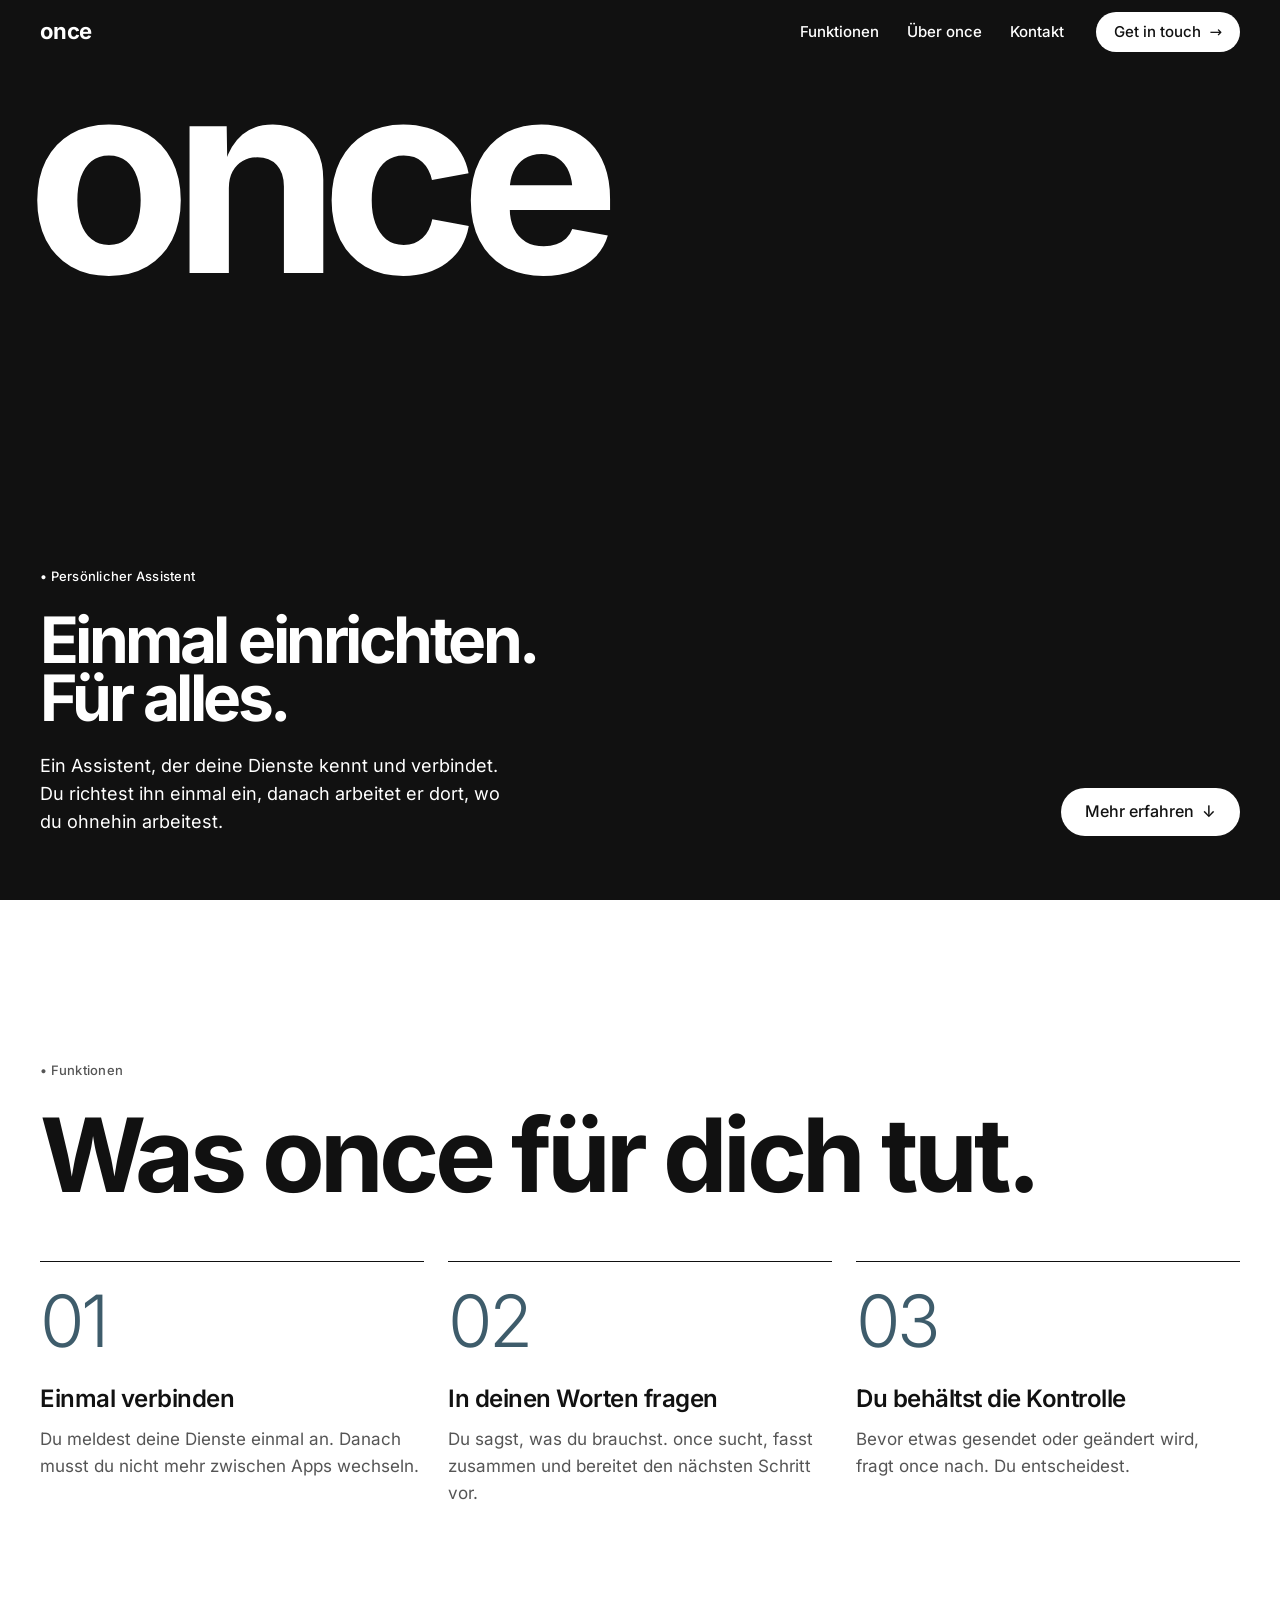
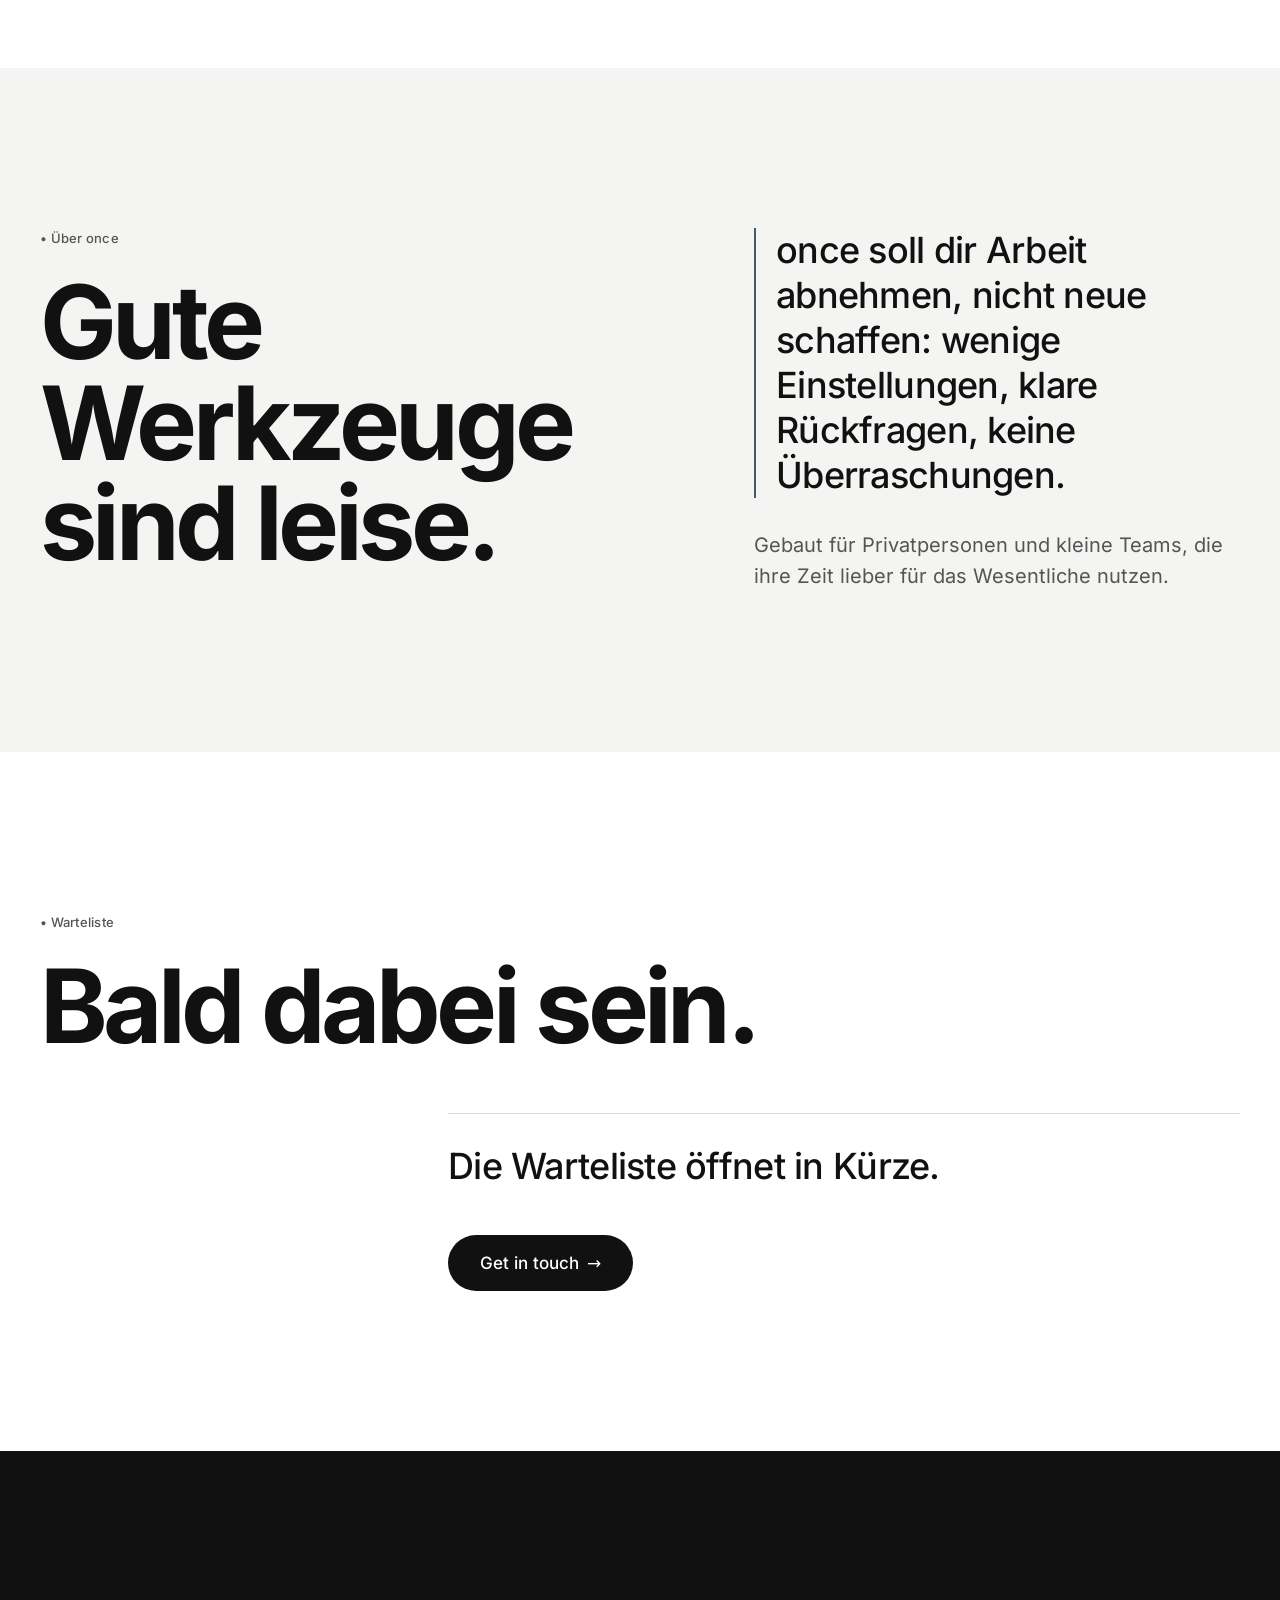
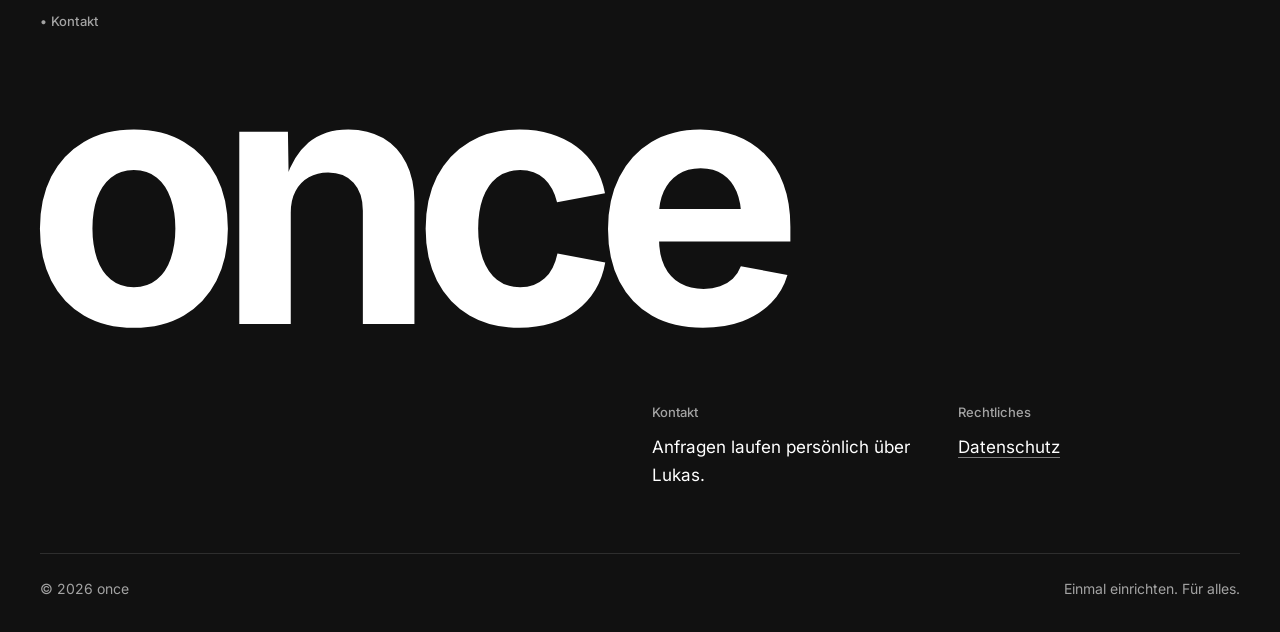
==== index.html @ 33aae02e "once: Website (Fassung 6)" ====
<!doctype html>
<html lang="de">
<head>
  <meta charset="utf-8">
  <meta name="viewport" content="width=device-width, initial-scale=1">
  <meta name="robots" content="noindex, nofollow">
  <title>once – dein Assistent, einmal eingerichtet</title>
  <meta name="description" content="once ist ein persönlicher AI-Assistent, der deine Dienste verbindet. Einmal einrichten, danach läuft alles an einem Ort.">
  <meta name="theme-color" content="#f4f4f2">
  <link rel="preload" href="fonts/inter-latin-wght-normal.woff2" as="font" type="font/woff2" crossorigin>
  <link rel="stylesheet" href="styles.css">
</head>
<body>
  <a class="skip" href="#main">Zum Inhalt springen</a>

  <header class="nav" id="top">
    <div class="nav__inner">
      <a class="logo" href="#top" aria-label="once – zum Seitenanfang">once</a>

      <button class="nav__toggle" type="button" aria-expanded="false" aria-controls="menu">
        <span class="sr">Menü öffnen</span>
        <span class="nav__bar nav__bar--a"></span>
        <span class="nav__bar nav__bar--b"></span>
      </button>

      <nav class="nav__menu" id="menu" aria-label="Hauptmenü">
        <ul>
          <li><a href="#funktionen">Funktionen</a></li>
          <li><a href="#ueber">Über once</a></li>
          <li><a href="#kontakt">Kontakt</a></li>
        </ul>
        <a class="btn btn--small" href="#kontakt">Get in touch<span class="btn__arrow" aria-hidden="true">→</span></a>
      </nav>
    </div>
  </header>

  <main id="main">
    <!-- Hero: Porträt hinter beschlagener Scheibe (Effekt in der Bilddatei, kein CSS-Filter). Navigation und Wortmarke liegen oben auf dem Foto. -->
    <section class="hero" data-theme="dark" aria-labelledby="hero-title">
      <picture class="hero__media">
        <source media="(min-width: 1200px)" srcset="img/hero-wide-1600.jpg 1600w, img/hero-wide-2200.jpg 2200w" sizes="100vw" width="1600" height="754">
        <source media="(min-width: 768px)" srcset="img/hero-1200.jpg 1200w, img/hero-1550.jpg 1553w" sizes="100vw" width="1200" height="801">
        <img src="img/hero-800p.jpg" width="800" height="1000" alt="Porträt einer Frau hinter einer beschlagenen Glasscheibe mit Wassertropfen" fetchpriority="high">
      </picture>
      <p class="hero__mark" aria-hidden="true">once</p>
      <div class="wrap grid hero__content">
        <p class="label hero__label">• Persönlicher Assistent</p>
        <h1 class="hero__title" id="hero-title">Einmal einrichten.<br>Für alles.</h1>
        <p class="hero__lead">Ein Assistent, der deine Dienste kennt und verbindet. Du richtest ihn einmal ein, danach arbeitet er dort, wo du ohnehin arbeitest.</p>
        <div class="hero__action">
          <a class="btn btn--light" href="#funktionen">Mehr erfahren<span class="btn__arrow btn__arrow--down" aria-hidden="true">↓</span></a>
        </div>
      </div>
    </section>

    <!-- Funktionen: hell -->
    <section class="section section--white" id="funktionen" data-theme="light" aria-labelledby="funktionen-title">
      <div class="wrap grid">
        <header class="section__head reveal">
          <p class="label">• Funktionen</p>
          <h2 class="section__title" id="funktionen-title">Was once für dich tut.</h2>
        </header>
        <ol class="features">
          <li class="feature reveal" style="--i:0">
            <span class="feature__num">01</span>
            <h3>Einmal verbinden</h3>
            <p>Du meldest deine Dienste einmal an. Danach musst du nicht mehr zwischen Apps wechseln.</p>
          </li>
          <li class="feature reveal" style="--i:1">
            <span class="feature__num">02</span>
            <h3>In deinen Worten fragen</h3>
            <p>Du sagst, was du brauchst. once sucht, fasst zusammen und bereitet den nächsten Schritt vor.</p>
          </li>
          <li class="feature reveal" style="--i:2">
            <span class="feature__num">03</span>
            <h3>Du behältst die Kontrolle</h3>
            <p>Bevor etwas gesendet oder geändert wird, fragt once nach. Du entscheidest.</p>
          </li>
        </ol>
      </div>
    </section>

    <!-- Über once: hell, zweigeteilt ab 1200 px -->
    <section class="section" id="ueber" data-theme="light" aria-labelledby="ueber-title">
      <div class="wrap grid">
        <header class="section__head section__head--split reveal">
          <p class="label">• Über once</p>
          <h2 class="section__title" id="ueber-title">Gute Werkzeuge sind leise.</h2>
        </header>
        <div class="about reveal">
          <p class="about__quote">once soll dir Arbeit abnehmen, nicht neue schaffen: wenige Einstellungen, klare Rückfragen, keine Überraschungen.</p>
          <p>Gebaut für Privatpersonen und kleine Teams, die ihre Zeit lieber für das Wesentliche nutzen.</p>
        </div>
      </div>
    </section>

    <!-- Warteliste: hell -->
    <section class="section section--white" id="warteliste" data-theme="light" aria-labelledby="warteliste-title">
      <div class="wrap grid">
        <header class="section__head reveal">
          <p class="label">• Warteliste</p>
          <h2 class="section__title" id="warteliste-title">Bald dabei sein.</h2>
        </header>
        <p class="soon-block reveal">Die Warteliste öffnet in Kürze.</p>
        <div class="cta reveal" style="--i:1">
          <a class="btn btn--cta" href="#kontakt">Get in touch<span class="btn__arrow" aria-hidden="true">→</span></a>
        </div>
      </div>
    </section>
  </main>

  <!-- Kontakt/Footer: dunkel. Keine Mail/Telefon (Entscheid Lukas 19.11.): Anfragen laufen über Lukas. -->
  <footer class="footer" id="kontakt" data-theme="dark">
    <div class="wrap grid">
      <p class="label footer__label">• Kontakt</p>
      <p class="footer__big reveal" aria-hidden="true">once</p>
      <div class="footer__col reveal">
        <h2 class="footer__title">Kontakt</h2>
        <p>Anfragen laufen persönlich über Lukas.</p>
      </div>
      <div class="footer__col reveal">
        <h2 class="footer__title">Rechtliches</h2>
        <ul class="footer__links">
          <li><a class="link" href="datenschutz.html">Datenschutz</a></li>
        </ul>
      </div>
      <div class="footer__bottom">
        <p>© <span id="year">2026</span> once</p>
        <p>Einmal einrichten. Für alles.</p>
      </div>
    </div>
  </footer>

  <script src="script.js" defer></script>
</body>
</html>
---- styles.css ----
/* once – Landingpage. Hell/dunkel im Wechsel, grosse Typografie.
   Kein Blur, keine Verläufe, keine Tönung per CSS. Beschlag, Tropfen und Schlieren im Hero stecken in der Bilddatei. */

@font-face {
  font-family: "Inter";
  src: url("fonts/inter-latin-wght-normal.woff2") format("woff2");
  font-weight: 100 900;
  font-style: normal;
  font-display: swap;
}

:root {
  --light: #f4f4f2;
  --white: #ffffff;
  --dark: #111111;
  --ink: #111111;
  --muted: #555555;        /* auf --light 6.8:1 */
  --muted-dark: #a3a3a3;   /* auf --dark 7.5:1 */
  --accent: #3e5c6b;       /* auf --light 6.5:1 */
  --line: #dcdcd8;
  --line-dark: #2e2e2e;

  --font: "Inter", system-ui, -apple-system, "Segoe UI", Roboto, Arial, sans-serif;
  --pad: 1.25rem;
  --gap: 1rem;
  --nav-h: 4rem;
  --section-y: 6rem;
}

*, *::before, *::after { box-sizing: border-box; }
html { scroll-behavior: smooth; scroll-padding-top: var(--nav-h); -webkit-text-size-adjust: 100%; }
@media (prefers-reduced-motion: reduce) { html { scroll-behavior: auto; } * { transition: none !important; } }

body {
  margin: 0;
  font-family: var(--font);
  font-size: 1.0625rem;
  line-height: 1.6;
  color: var(--ink);
  background: var(--light);
  -webkit-font-smoothing: antialiased;
  overflow-x: hidden;
}
body.menu-open { overflow: hidden; }

h1, h2, h3, p, ol, ul { margin: 0; }
ol, ul { padding: 0; list-style: none; }
a { color: inherit; }
:focus-visible { outline: 2px solid var(--accent); outline-offset: 3px; }

.sr { position: absolute; width: 1px; height: 1px; overflow: hidden; clip: rect(0 0 0 0); white-space: nowrap; }
.skip { position: absolute; left: var(--pad); top: -3rem; z-index: 100; padding: .5rem .875rem; background: var(--dark); color: var(--white); border-radius: 4px; }
.skip:focus { top: .75rem; }

/* Raster: 4 Spalten auf dem Handy, 12 ab 768 px */
.wrap { width: 100%; max-width: 1360px; margin: 0 auto; padding: 0 var(--pad); }
.grid { display: grid; grid-template-columns: repeat(4, minmax(0, 1fr)); column-gap: var(--gap); }
.grid > * { grid-column: 1 / -1; }

.label {
  font-size: .8125rem;
  font-weight: 500;
  letter-spacing: .02em;
  color: var(--muted);
  margin-bottom: 1.5rem;
}

/* Buttons */
.btn {
  display: inline-flex; align-items: center; justify-content: center;
  min-height: 3rem; padding: 0 1.5rem;
  border-radius: 999px;
  background: var(--dark); color: var(--white);
  font-weight: 500; font-size: 1rem; text-decoration: none;
  transition: background-color .2s ease;
}
.btn:hover { background: var(--accent); }
.btn--small { min-height: 2.5rem; padding: 0 1.125rem; font-size: .9375rem; }

/* Navigation */
.nav {
  position: sticky; top: 0; z-index: 50;
  background: var(--light);
  border-bottom: 1px solid transparent;
  transition: background-color .25s ease, color .25s ease, border-color .25s ease;
}
.nav.is-scrolled { border-bottom-color: var(--line); }
.nav.is-dark { background: var(--dark); color: var(--white); border-bottom-color: var(--line-dark); }
.nav.is-dark .nav__menu { background: var(--dark); color: var(--white); }
.nav.is-dark .btn { background: var(--white); color: var(--dark); }
.nav.is-dark .btn:hover { background: var(--line); }
/* Über dem Hero-Foto: Leiste durchsichtig (kein Blur), die Wortmarke im Bild ersetzt das kleine Logo */
.nav.is-over { background: transparent; border-bottom-color: transparent; }
.nav.is-over .logo { visibility: hidden; }
body.menu-open .nav.is-over { background: var(--dark); }
@media (min-width: 768px) { .nav.is-over .nav__menu { background: transparent; } }
body.menu-open .nav.is-over .logo { visibility: visible; }

.nav__inner { max-width: 1360px; margin: 0 auto; padding: 0 var(--pad); height: var(--nav-h); display: flex; align-items: center; justify-content: space-between; }
.logo { font-weight: 700; font-size: 1.375rem; letter-spacing: -.03em; text-decoration: none; }

.nav__toggle {
  position: relative; z-index: 2;
  width: 2.75rem; height: 2.75rem; margin-right: -.5rem;
  border: 0; background: transparent; color: inherit; cursor: pointer;
}
.nav__bar { position: absolute; left: .625rem; right: .625rem; height: 2px; background: currentColor; transition: transform .25s ease; }
.nav__bar--a { top: 1.0625rem; }
.nav__bar--b { top: 1.5625rem; }
.nav__toggle[aria-expanded="true"] .nav__bar--a { transform: translateY(.25rem) rotate(45deg); }
.nav__toggle[aria-expanded="true"] .nav__bar--b { transform: translateY(-.25rem) rotate(-45deg); }

/* Mobiles Menü: Vollfläche, deckend */
.nav__menu {
  position: fixed; inset: var(--nav-h) 0 0 0;
  display: none; flex-direction: column; gap: 2rem;
  padding: 2rem var(--pad);
  background: var(--light); color: var(--ink);
}
.nav__menu.is-open { display: flex; }
.nav__menu ul { display: flex; flex-direction: column; gap: .25rem; }
.nav__menu ul a { display: block; padding: .25rem 0; font-size: 2.25rem; font-weight: 600; letter-spacing: -.03em; text-decoration: none; }
.nav__menu .btn { align-self: flex-start; }

@media (min-width: 768px) {
  .nav__toggle { display: none; }
  .nav__menu { position: static; display: flex; flex-direction: row; align-items: center; gap: 2rem; padding: 0; background: transparent; }
  .nav__menu ul { flex-direction: row; gap: 1.75rem; }
  .nav__menu ul a { font-size: .9375rem; font-weight: 500; letter-spacing: 0; padding: .25rem 0; }
}

/* Hero */
/* Hero: Foto beginnt ganz oben unter der Navigation, Wortmarke oben links auf dem Foto.
   Unter 1200 px steht der Claim unter dem Foto auf Dunkel, ab 1200 px unten links auf dem Foto. */
.hero { position: relative; margin-top: calc(-1 * var(--nav-h) - 1px); background: var(--dark); color: var(--white); overflow: hidden; }
.hero__media { display: block; }
.hero__media img { display: block; width: 100%; height: auto; aspect-ratio: 4 / 5; object-fit: cover; object-position: 50% 50%; }
.hero__mark {
  position: absolute; z-index: 1;
  top: calc(var(--nav-h) + .25rem); left: var(--pad);
  font-size: clamp(5.5rem, 30vw, 20rem); font-weight: 700; line-height: .8;
  letter-spacing: -.07em; margin: 0 0 0 -.05em; color: var(--white);
  pointer-events: none; user-select: none;
}
.hero__content { position: relative; padding-top: 3rem; padding-bottom: 4rem; }
.hero .label { color: var(--white); }
.btn--light { background: var(--white); color: var(--dark); }
.btn--light:hover { background: var(--line); }
.hero__title {
  font-size: clamp(3.25rem, 13vw, 11.5rem);
  font-weight: 700;
  line-height: .92;
  letter-spacing: -.055em;
  margin-bottom: 2.5rem;
  hyphens: manual;
}
.hero__lead { font-size: 1.125rem; line-height: 1.55; color: var(--white); margin-bottom: 2rem; max-width: 34rem; }

/* Abschnitte */
.section { padding: var(--section-y) 0; background: var(--light); }
.section--white { background: var(--white); }
.section--dark { background: var(--dark); color: var(--white); }
.section--dark .label { color: var(--muted-dark); }

.section__head { margin-bottom: 3.5rem; }
.section__title {
  font-size: clamp(2.5rem, 8vw, 6.5rem);
  font-weight: 700;
  line-height: .98;
  letter-spacing: -.045em;
}

.features { display: grid; gap: 2.5rem; }
.feature { border-top: 1px solid var(--line); padding-top: 1.25rem; }
.feature__num { display: block; font-size: .8125rem; font-weight: 500; color: var(--accent); margin-bottom: 1.5rem; }
.feature h3 { font-size: 1.5rem; font-weight: 600; letter-spacing: -.02em; line-height: 1.2; margin-bottom: .75rem; }
.feature p { color: var(--muted); }

.soon-block {
  font-size: clamp(1.5rem, 4vw, 2.25rem);
  font-weight: 500;
  letter-spacing: -.02em;
  border-top: 1px solid var(--line);
  padding-top: 1.5rem;
}
.section--dark .soon-block { border-top-color: var(--line-dark); }

.about { font-size: 1.25rem; line-height: 1.55; display: grid; gap: 1.25rem; }
.about p + p { color: var(--muted); }

/* Footer */
.footer { background: var(--dark); color: var(--white); padding: var(--section-y) 0 2rem; }
.footer .label { color: var(--muted-dark); }
.footer__big { font-size: clamp(5rem, 30vw, 22rem); font-weight: 700; line-height: .8; letter-spacing: -.07em; margin: 0 0 4rem -.04em; }
.footer__col { margin-bottom: 2.5rem; }
.footer__title { font-size: .8125rem; font-weight: 500; color: var(--muted-dark); margin-bottom: .75rem; }
.footer__links { display: grid; gap: .25rem; }
.soon { color: var(--muted-dark); margin-left: .375rem; }
.footer__bottom { display: flex; flex-wrap: wrap; justify-content: space-between; gap: .5rem 2rem; border-top: 1px solid var(--line-dark); padding-top: 1.5rem; margin-top: 1.5rem; font-size: .875rem; color: var(--muted-dark); }

/* Tablet: 12 Spalten */
@media (min-width: 768px) {
  :root { --pad: 2rem; --gap: 1.5rem; --section-y: 8rem; }
  .grid { grid-template-columns: repeat(12, minmax(0, 1fr)); }
  .hero__media img { aspect-ratio: 3 / 2; }
  .hero__mark { font-size: min(22vw, 20rem); }
  .hero__content { padding-top: 4rem; padding-bottom: 5rem; }
  .hero__lead { grid-column: 1 / span 7; margin-bottom: 0; }
  .hero__action { grid-column: 9 / -1; justify-self: end; align-self: end; }
  .features { grid-template-columns: repeat(3, minmax(0, 1fr)); gap: var(--gap); }
  .soon-block { grid-column: 1 / -1; }
  .about { grid-column: 1 / span 10; }
  .footer__col { grid-column: span 6; }
}

/* Desktop: Über once zweigeteilt */
@media (min-width: 1200px) {
  :root { --pad: 2.5rem; --section-y: 10rem; }
  .hero { display: flex; align-items: flex-end; min-height: 100vh; }
  .hero__mark { font-size: min(21vw, 22rem); left: max(var(--pad), calc((100vw - 1360px) / 2 + var(--pad))); }
  .hero__media { position: absolute; inset: 0; }
  .hero__media img { width: 100%; height: 100%; aspect-ratio: auto; object-position: 72% 50%; } /* Gesicht nach rechts, Claim bleibt links auf dunklem Grund */
  .hero__content { padding-top: 8rem; padding-bottom: 4rem; }
  .hero__title { grid-column: 1 / span 6; font-size: min(5vw, 5.75rem); margin-bottom: 1.5rem; } /* Claim unten links, endet vor dem Gesicht */
  .hero__lead { grid-column: 1 / span 5; }
  .section__head--split { grid-column: 1 / span 6; margin-bottom: 0; }
  .about { grid-column: 8 / -1; align-self: end; }
  .soon-block { grid-column: 5 / -1; }
  .cta { grid-column: 5 / -1; }
  .footer__col { grid-column: span 3; }
  .footer__col:first-of-type { grid-column: 7 / span 3; }
  .footer__label { grid-column: 1 / -1; }
}


/* ---------- Fassung 5: Bewegung, Zustände, Struktur ---------- */

/* Fokus: auf dunklen Flächen und über dem Foto weiss statt Akzent (Akzent auf #111 wäre zu schwach) */
[data-theme="dark"] :focus-visible, .nav.is-dark :focus-visible, .nav.is-over :focus-visible, .footer :focus-visible { outline-color: var(--white); }

/* Links in der Navigation: Unterstreichung zieht sich von links ein (Hover, Fokus, aktiver Abschnitt) */
.nav__menu ul a { position: relative; }
.nav__menu ul a::after {
  content: ""; position: absolute; left: 0; right: 0; bottom: 0; height: 1px;
  background: currentColor; transform: scaleX(0); transform-origin: left center;
  transition: transform .3s ease;
}
.nav__menu ul a:hover::after, .nav__menu ul a:focus-visible::after, .nav__menu ul a.is-active::after { transform: scaleX(1); }
@media (max-width: 767px) { .nav__menu ul a::after { height: 2px; bottom: .25rem; right: auto; width: 2.5rem; } }

/* Buttons: ruhiger Hover, Pfeil rückt ein Stück */
.btn { gap: .5rem; transition: background-color .25s ease, color .25s ease; }
.btn__arrow { display: inline-block; transition: transform .25s ease; }
.btn:hover .btn__arrow, .btn:focus-visible .btn__arrow { transform: translateX(3px); }
.btn:hover .btn__arrow--down, .btn:focus-visible .btn__arrow--down { transform: translateY(2px); }
.btn:active { transform: translateY(1px); }
.btn--cta { min-height: 3.5rem; padding: 0 2rem; font-size: 1.0625rem; }
.cta { margin-top: 2.5rem; }

/* Funktionen: grosse Nummer als Blickfang, Linie zieht sich beim Einblenden ein */
.feature { position: relative; border-top: 0; padding-top: 1.5rem; }
.feature::before {
  content: ""; position: absolute; top: 0; left: 0; right: 0; height: 1px;
  background: var(--ink); transform-origin: left center;
}
.feature__num { font-size: clamp(3rem, 7vw, 4.5rem); font-weight: 300; line-height: 1; letter-spacing: -.04em; margin-bottom: 1.75rem; }

/* Über once: erste Zeile als Zitatzeile */
.about__quote {
  font-size: clamp(1.5rem, 3.2vw, 2.25rem); font-weight: 500; line-height: 1.25; letter-spacing: -.02em;
  color: var(--ink); border-left: 2px solid var(--accent); padding-left: 1.25rem; margin-bottom: .75rem;
}

/* Einblenden beim Scrollen: nur wenn JS läuft und Bewegung erlaubt ist, nur einmal */
.has-reveal .reveal {
  opacity: 0; transform: translateY(24px);
  transition: opacity .55s ease, transform .55s cubic-bezier(.2, .7, .2, 1);
  transition-delay: calc(var(--i, 0) * 90ms);
}
.has-reveal .reveal.is-in { opacity: 1; transform: none; }
.has-reveal .feature.reveal::before { transform: scaleX(0); transition: transform .7s cubic-bezier(.2, .7, .2, 1); transition-delay: calc(var(--i, 0) * 90ms + 150ms); }
.has-reveal .feature.reveal.is-in::before { transform: scaleX(1); }

@media (prefers-reduced-motion: reduce) {
  .reveal { opacity: 1 !important; transform: none !important; }
  .feature::before { transform: none !important; }
  .btn:hover .btn__arrow, .btn:focus-visible .btn__arrow, .btn:active { transform: none; }
}
@media print { .reveal { opacity: 1 !important; transform: none !important; } }

/* ---------- Fassung 6: Footer-Link, Datenschutz-Seite ---------- */
.link { position: relative; text-decoration: none; }
.link::after {
  content: ""; position: absolute; left: 0; right: 0; bottom: -1px; height: 1px;
  background: currentColor; opacity: .45; transform-origin: left center;
  transition: opacity .25s ease, transform .3s ease;
}
.link:hover::after, .link:focus-visible::after { opacity: 1; animation: link-draw .35s ease; }
@keyframes link-draw { from { transform: scaleX(0); } to { transform: scaleX(1); } }
@media (prefers-reduced-motion: reduce) { .link:hover::after, .link:focus-visible::after { animation: none; } }

.legal { padding: calc(var(--nav-h) + 3rem) 0 var(--section-y); }
.legal__bar { position: fixed; inset: 0 0 auto 0; height: var(--nav-h); background: var(--light); border-bottom: 1px solid var(--line); z-index: 10; }
.legal__bar .wrap { height: 100%; display: flex; align-items: center; justify-content: space-between; }
.legal__body { max-width: 42rem; }
.legal__body h1 { font-size: clamp(2.25rem, 6vw, 4rem); font-weight: 600; letter-spacing: -.04em; line-height: 1.05; margin-bottom: 2.5rem; }
.legal__body h2 { font-size: 1.125rem; font-weight: 600; margin: 2.25rem 0 .5rem; }
.legal__body p + p { margin-top: .75rem; }
.legal__body a { color: var(--accent); }
.legal__meta { margin-top: 3rem; color: var(--muted); font-size: .875rem; }
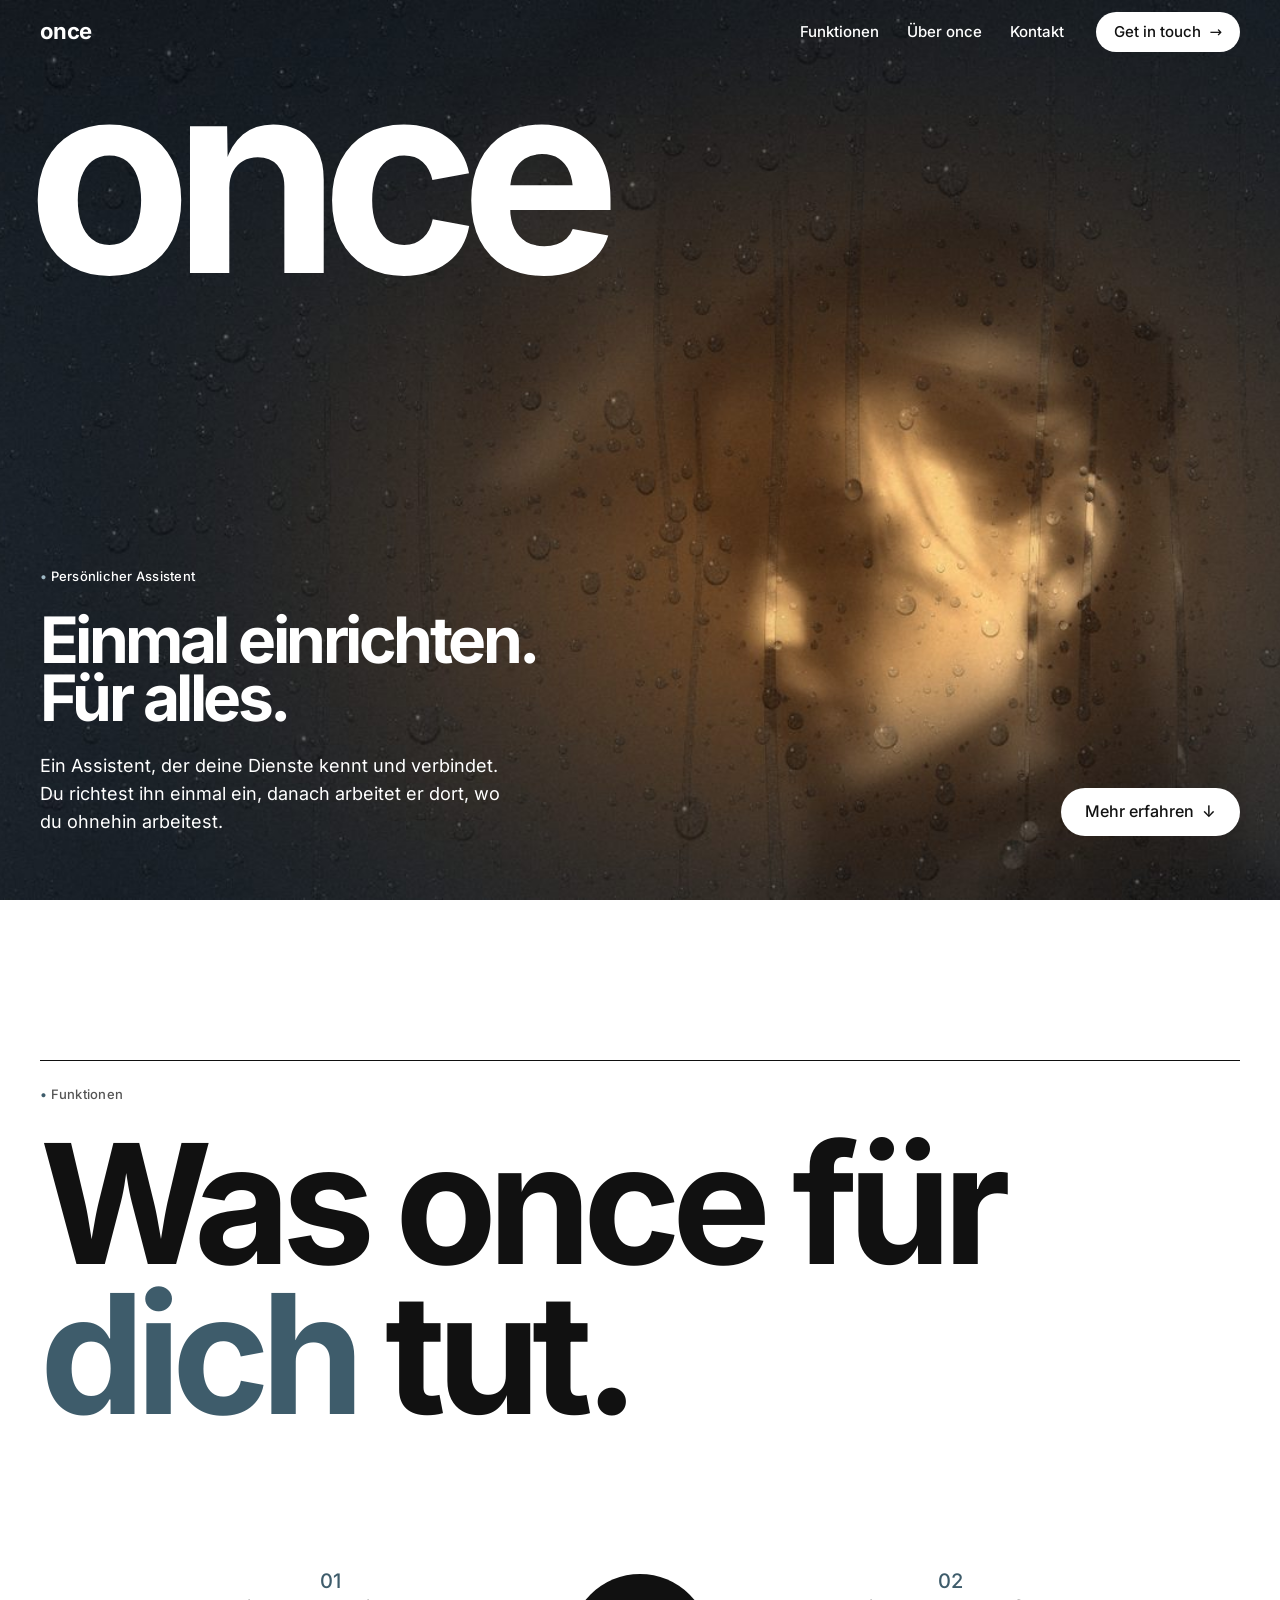
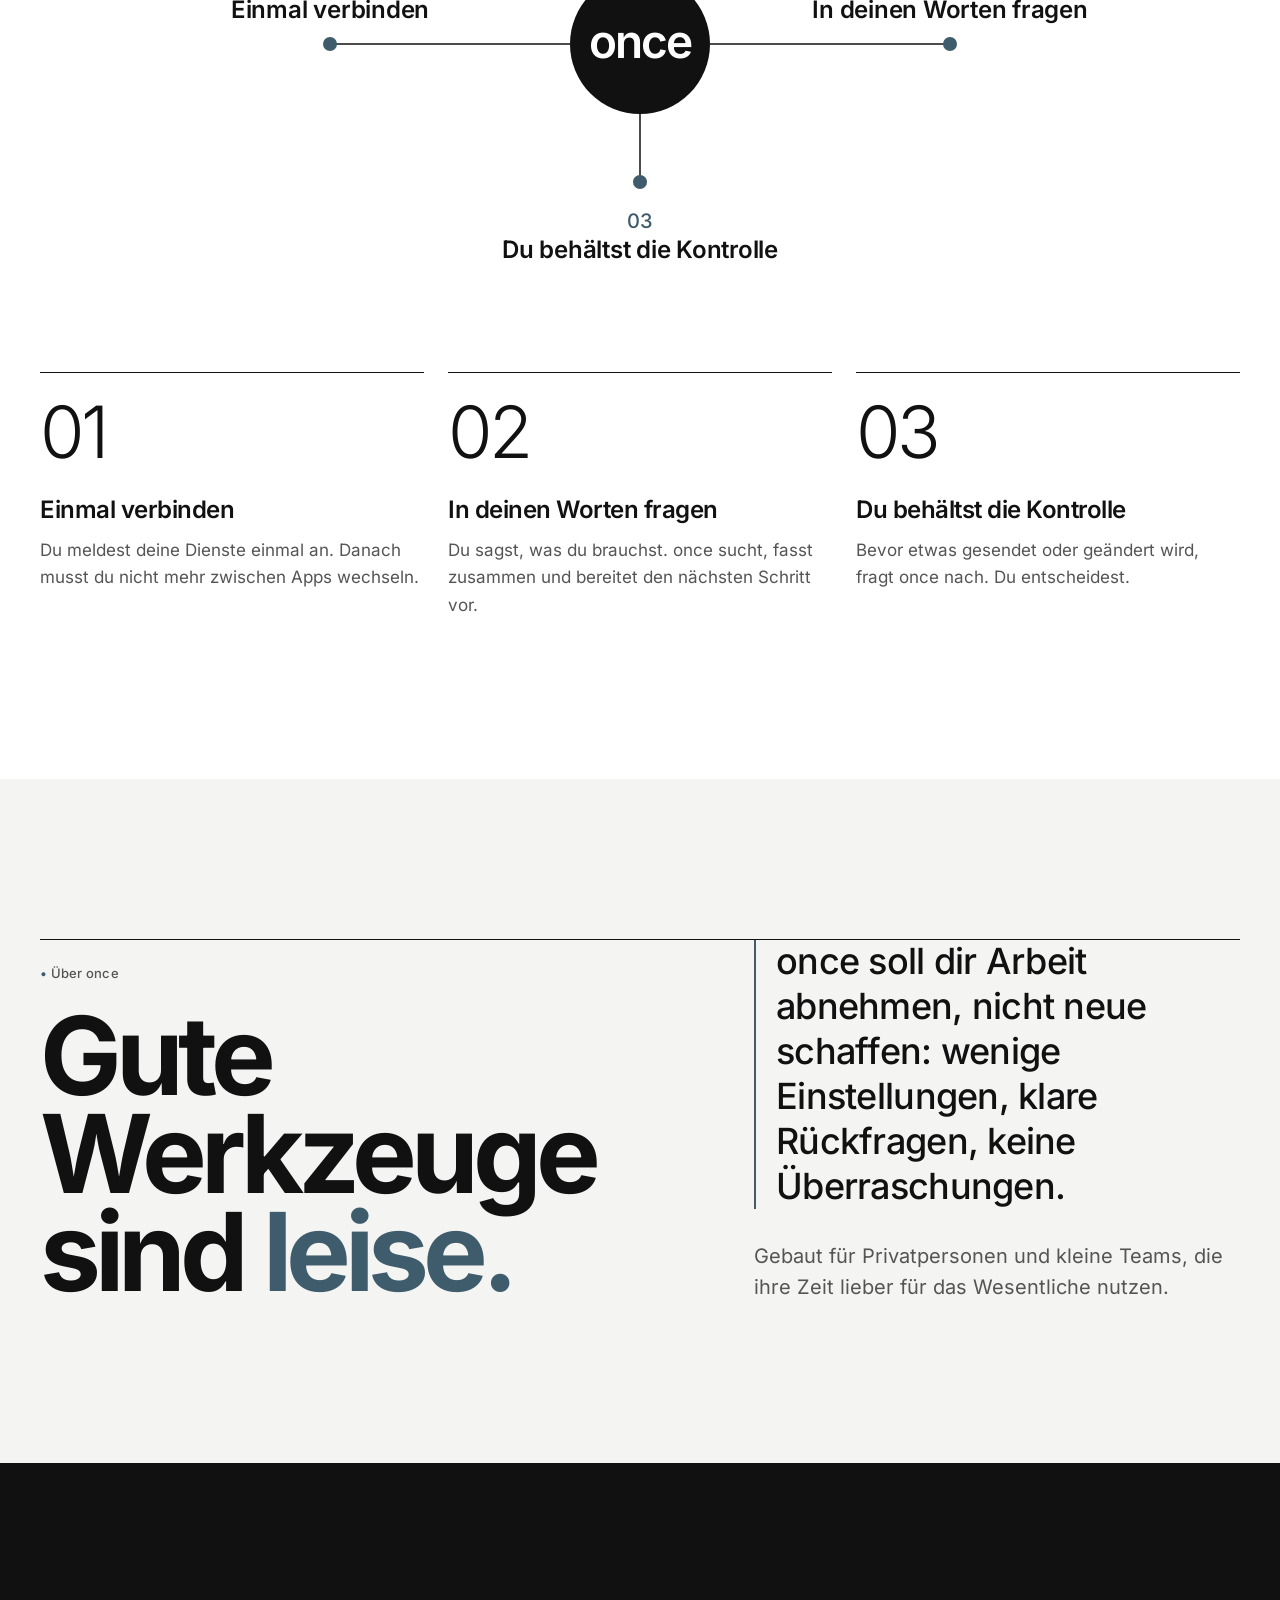
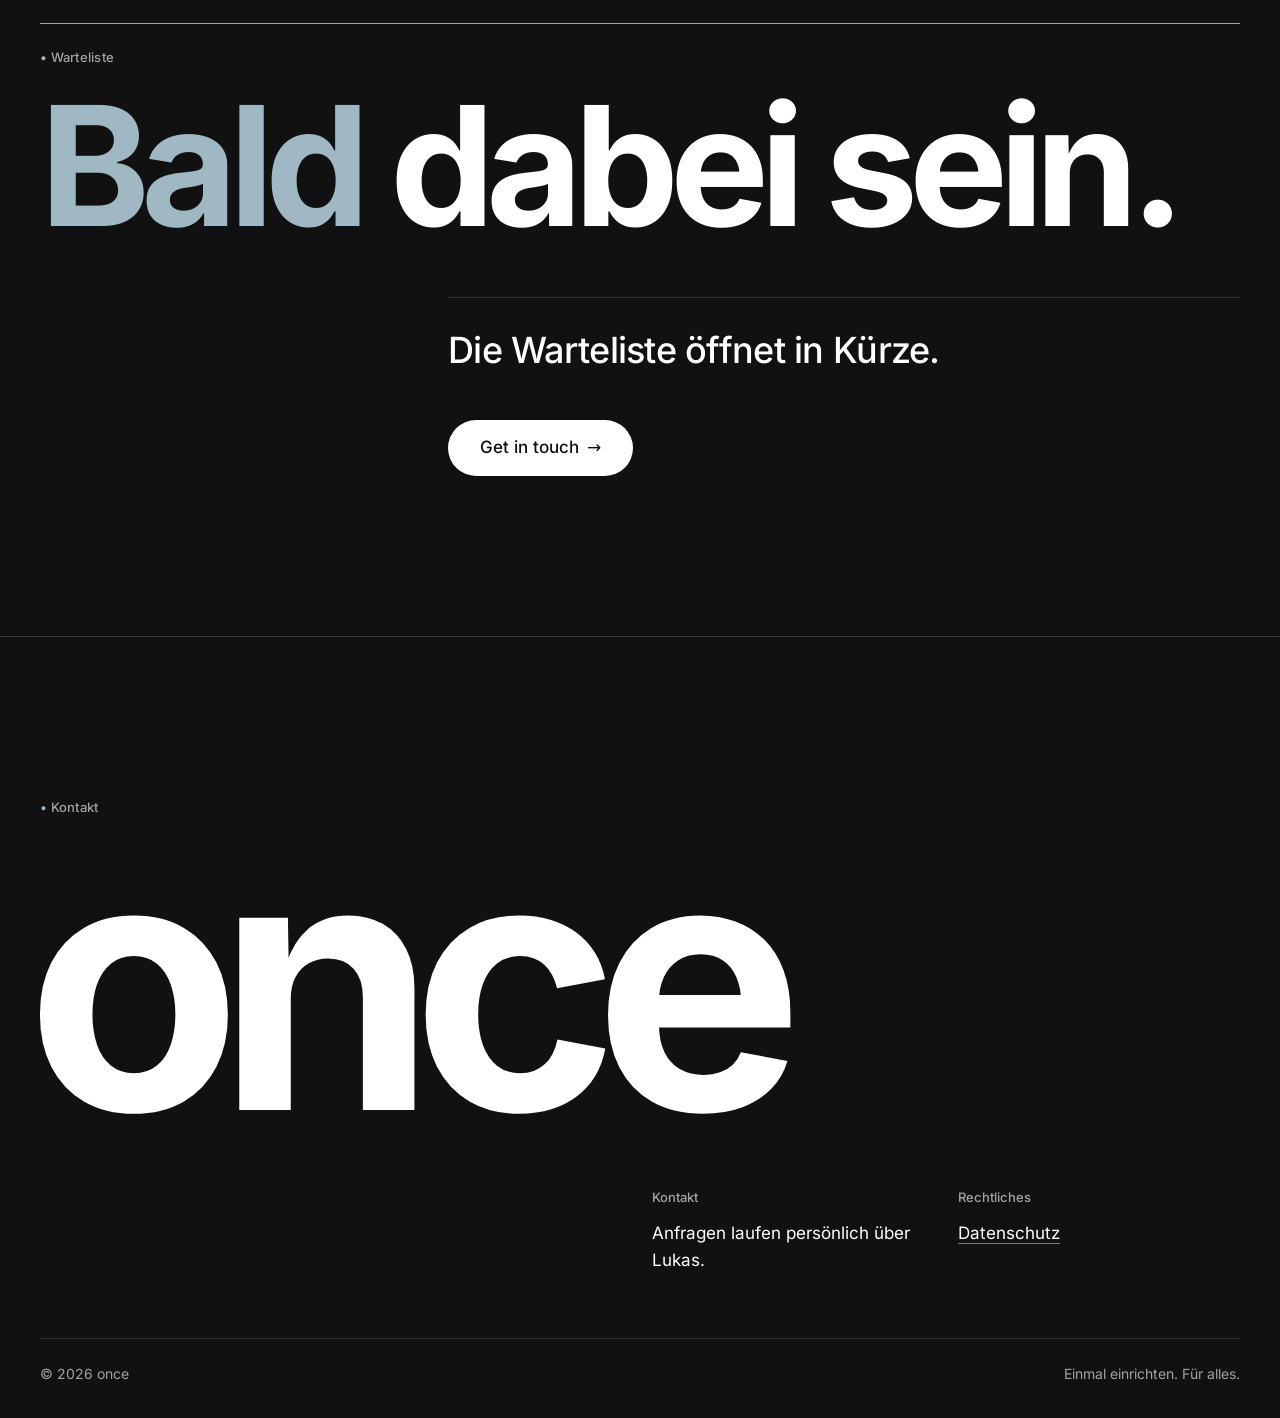
==== commit 902dd808: "once: Fassung 7d (Grafik, Typo, Warteliste dunkel)" ====
--- a/index.html
+++ b/index.html
@@ -44,7 +44,7 @@
       </picture>
       <p class="hero__mark" aria-hidden="true">once</p>
       <div class="wrap grid hero__content">
-        <p class="label hero__label">• Persönlicher Assistent</p>
+        <p class="label hero__label"><span class="dot" aria-hidden="true">•</span> Persönlicher Assistent</p>
         <h1 class="hero__title" id="hero-title">Einmal einrichten.<br>Für alles.</h1>
         <p class="hero__lead">Ein Assistent, der deine Dienste kennt und verbindet. Du richtest ihn einmal ein, danach arbeitet er dort, wo du ohnehin arbeitest.</p>
         <div class="hero__action">
@@ -56,10 +56,47 @@
     <!-- Funktionen: hell -->
     <section class="section section--white" id="funktionen" data-theme="light" aria-labelledby="funktionen-title">
       <div class="wrap grid">
-        <header class="section__head reveal">
-          <p class="label">• Funktionen</p>
-          <h2 class="section__title" id="funktionen-title">Was once für dich tut.</h2>
+        <header class="section__head rule reveal">
+          <p class="label"><span class="dot" aria-hidden="true">•</span> Funktionen</p>
+          <h2 class="section__title" id="funktionen-title">Was once für <em class="hl">dich</em> tut.</h2>
         </header>
+        <!-- Verbindungs-Grafik: once in der Mitte, die drei Funktionen als Knoten. Bewusst ohne Dienste/Logos (Entscheid 19.11.). Rein dekorativ, Inhalt steht in der Liste darunter. -->
+        <figure class="graph reveal" aria-hidden="true">
+          <svg class="graph__svg graph__svg--wide" viewBox="0 0 1000 400" focusable="false">
+            <path class="graph__line" pathLength="1" d="M430 160 H190" style="--d:0"/>
+            <path class="graph__line" pathLength="1" d="M570 160 H810" style="--d:1"/>
+            <path class="graph__line" pathLength="1" d="M500 230 V298" style="--d:2"/>
+            <circle class="graph__node" cx="190" cy="160" r="7"/>
+            <circle class="graph__node" cx="810" cy="160" r="7"/>
+            <circle class="graph__node" cx="500" cy="298" r="7"/>
+            <circle class="graph__hub" cx="500" cy="160" r="70"/>
+            <text class="graph__hubtext" x="500" y="174" text-anchor="middle">once</text>
+            <text class="graph__num" x="190" y="104" text-anchor="middle">01</text>
+            <text class="graph__label" x="190" y="134" text-anchor="middle">Einmal verbinden</text>
+            <text class="graph__num" x="810" y="104" text-anchor="middle">02</text>
+            <text class="graph__label" x="810" y="134" text-anchor="middle">In deinen Worten fragen</text>
+            <text class="graph__num" x="500" y="344" text-anchor="middle">03</text>
+            <text class="graph__label" x="500" y="374" text-anchor="middle">Du behältst die Kontrolle</text>
+          </svg>
+          <svg class="graph__svg graph__svg--narrow" viewBox="0 0 360 420" focusable="false">
+            <path class="graph__line" pathLength="1" d="M180 156 V104" style="--d:0"/>
+            <path class="graph__line" pathLength="1" d="M144 236 L84 300" style="--d:1"/>
+            <path class="graph__line" pathLength="1" d="M216 236 L276 300" style="--d:2"/>
+            <circle class="graph__node" cx="180" cy="104" r="6"/>
+            <circle class="graph__node" cx="84" cy="300" r="6"/>
+            <circle class="graph__node" cx="276" cy="300" r="6"/>
+            <circle class="graph__hub" cx="180" cy="204" r="50"/>
+            <text class="graph__hubtext" x="180" y="214" text-anchor="middle">once</text>
+            <text class="graph__num" x="180" y="44" text-anchor="middle">01</text>
+            <text class="graph__label" x="180" y="80" text-anchor="middle">Einmal verbinden</text>
+            <text class="graph__num" x="84" y="336" text-anchor="middle">02</text>
+            <text class="graph__label" x="84" y="362" text-anchor="middle">In deinen</text>
+            <text class="graph__label" x="84" y="384" text-anchor="middle">Worten fragen</text>
+            <text class="graph__num" x="276" y="336" text-anchor="middle">03</text>
+            <text class="graph__label" x="276" y="362" text-anchor="middle">Du behältst</text>
+            <text class="graph__label" x="276" y="384" text-anchor="middle">die Kontrolle</text>
+          </svg>
+        </figure>
         <ol class="features">
           <li class="feature reveal" style="--i:0">
             <span class="feature__num">01</span>
@@ -80,12 +117,12 @@
       </div>
     </section>
 
-    <!-- Über once: hell, zweigeteilt ab 1200 px -->
+    <!-- Über once: hell (#f4f4f2) laut Briefing Punkt 4, zweigeteilt ab 1200 px -->
     <section class="section" id="ueber" data-theme="light" aria-labelledby="ueber-title">
       <div class="wrap grid">
-        <header class="section__head section__head--split reveal">
-          <p class="label">• Über once</p>
-          <h2 class="section__title" id="ueber-title">Gute Werkzeuge sind leise.</h2>
+        <header class="section__head section__head--split rule reveal">
+          <p class="label"><span class="dot" aria-hidden="true">•</span> Über once</p>
+          <h2 class="section__title" id="ueber-title">Gute Werkzeuge sind <em class="hl">leise.</em></h2>
         </header>
         <div class="about reveal">
           <p class="about__quote">once soll dir Arbeit abnehmen, nicht neue schaffen: wenige Einstellungen, klare Rückfragen, keine Überraschungen.</p>
@@ -94,12 +131,12 @@
       </div>
     </section>
 
-    <!-- Warteliste: hell -->
-    <section class="section section--white" id="warteliste" data-theme="light" aria-labelledby="warteliste-title">
+    <!-- Warteliste: dunkel (#111111), Entscheid Lukas 19.11. 08:45 -->
+    <section class="section section--dark" id="warteliste" data-theme="dark" aria-labelledby="warteliste-title">
       <div class="wrap grid">
-        <header class="section__head reveal">
-          <p class="label">• Warteliste</p>
-          <h2 class="section__title" id="warteliste-title">Bald dabei sein.</h2>
+        <header class="section__head rule reveal">
+          <p class="label"><span class="dot" aria-hidden="true">•</span> Warteliste</p>
+          <h2 class="section__title" id="warteliste-title"><em class="hl">Bald</em> dabei sein.</h2>
         </header>
         <p class="soon-block reveal">Die Warteliste öffnet in Kürze.</p>
         <div class="cta reveal" style="--i:1">
@@ -112,7 +149,7 @@
   <!-- Kontakt/Footer: dunkel. Keine Mail/Telefon (Entscheid Lukas 19.11.): Anfragen laufen über Lukas. -->
   <footer class="footer" id="kontakt" data-theme="dark">
     <div class="wrap grid">
-      <p class="label footer__label">• Kontakt</p>
+      <p class="label footer__label"><span class="dot" aria-hidden="true">•</span> Kontakt</p>
       <p class="footer__big reveal" aria-hidden="true">once</p>
       <div class="footer__col reveal">
         <h2 class="footer__title">Kontakt</h2>
@@ -131,6 +168,7 @@
     </div>
   </footer>
 
+  <div class="cursor" aria-hidden="true"></div>
   <script src="script.js" defer></script>
 </body>
 </html>
--- a/styles.css
+++ b/styles.css
@@ -17,6 +17,7 @@
   --muted: #555555;        /* auf --light 6.8:1 */
   --muted-dark: #a3a3a3;   /* auf --dark 7.5:1 */
   --accent: #3e5c6b;       /* auf --light 6.5:1 */
+  --accent-light: #9fb8c4; /* auf --dark 9.1:1 */
   --line: #dcdcd8;
   --line-dark: #2e2e2e;
 
@@ -308,3 +309,96 @@
 .legal__body p + p { margin-top: .75rem; }
 .legal__body a { color: var(--accent); }
 .legal__meta { margin-top: 3rem; color: var(--muted); font-size: .875rem; }
+
+
+/* ---------- Fassung 7: mehr Persönlichkeit ---------- */
+
+/* 1. Typografie: grösser, dichter, ein Wort im Akzent */
+.section__title { font-size: clamp(3rem, 13vw, 10.5rem); line-height: .9; letter-spacing: -.055em; }
+@media (min-width: 1200px) { .section__head--split .section__title { font-size: min(8.5vw, 9rem); } }
+.hl { font-style: normal; color: var(--accent); }
+.section--dark .hl, .footer .hl { color: var(--accent-light); }
+.dot { color: var(--accent); }
+.section--dark .dot, .footer .dot, .hero .dot { color: var(--accent-light); }
+
+/* 2. Über once dunkel: harter Schnitt, kein Verlauf */
+.section--dark .about__quote { color: var(--white); border-left-color: var(--accent-light); }
+.section--dark .about p + p { color: var(--muted-dark); }
+
+/* 4. Wiederkehrende Linie: zieht sich beim Einblenden über die volle Breite */
+.rule { position: relative; padding-top: 1.5rem; }
+.rule::before {
+  content: ""; position: absolute; top: 0; left: 0; right: 0; height: 1px;
+  background: var(--ink); transform-origin: left center;
+}
+.section--dark .rule::before { background: var(--muted-dark); }
+.has-reveal .rule.reveal::before { transform: scaleX(0); transition: transform .9s cubic-bezier(.2, .7, .2, 1) .1s; }
+.has-reveal .rule.reveal.is-in::before { transform: scaleX(1); }
+@media (min-width: 1200px) { .section__head--split.rule::before { right: calc(-100% - var(--gap)); } }
+.section__head--split.rule { overflow: visible; }
+
+/* 3. Wortmarke im Hero: beim Scrollen kleiner und leicht nach oben (Wert aus JS, --p 0..1) */
+.hero__mark { transform-origin: left top; will-change: transform; transform: translate3d(0, calc(var(--p, 0) * -6vh), 0) scale(calc(1 - var(--p, 0) * .22)); }
+
+/* 6. Funktionen: Nummer wechselt zum Akzent, Karte hebt sich um 2 px */
+.feature__num { color: var(--ink); transition: color .25s ease; }
+.feature { transition: translate .25s ease; }
+.has-reveal .feature.reveal { transition: opacity .55s ease calc(var(--i, 0) * 90ms), transform .55s cubic-bezier(.2, .7, .2, 1) calc(var(--i, 0) * 90ms), translate .25s ease 0s; }
+.feature:hover, .feature:focus-within { translate: 0 -2px; }
+.feature:hover .feature__num, .feature:focus-within .feature__num { color: var(--accent); }
+
+/* 5. Cursor: nur Desktop mit Maus, Systemzeiger bleibt sichtbar */
+.cursor { display: none; }
+.has-cursor .cursor {
+  display: block; position: fixed; left: 0; top: 0; z-index: 200;
+  width: 14px; height: 14px; margin: -7px 0 0 -7px; border-radius: 50%;
+  border: 1.5px solid #ffffff; mix-blend-mode: difference;
+  pointer-events: none; opacity: 0;
+  transition: width .25s ease, height .25s ease, margin .25s ease, opacity .2s ease;
+}
+.has-cursor .cursor.is-on { opacity: 1; }
+.has-cursor .cursor.is-link { width: 44px; height: 44px; margin: -22px 0 0 -22px; }
+
+@media (prefers-reduced-motion: reduce) {
+  .hero__mark { transform: none !important; }
+  .rule::before { transform: none !important; }
+  .feature:hover, .feature:focus-within { translate: none !important; }
+  .cursor { display: none !important; }
+}
+@media print { .rule::before { transform: none !important; } .cursor { display: none !important; } }
+
+/* ---- Fassung 7b: Verbindungs-Grafik ---- */
+.graph { margin: 0 0 4.5rem; }
+.graph__svg { display: block; width: 100%; height: auto; overflow: visible; font-family: inherit; }
+.graph__svg--wide { display: none; }
+.graph__svg--narrow { max-width: 360px; margin: 0 auto; }
+@media (min-width: 768px) {
+  .graph { margin-bottom: 5.5rem; }
+  .graph__svg--narrow { display: none; }
+  .graph__svg--wide { display: block; max-width: 1000px; margin: 0 auto; }
+}
+.graph__line { fill: none; stroke: var(--ink); stroke-width: 1.5; vector-effect: non-scaling-stroke; stroke-dasharray: 1; stroke-dashoffset: 0; }
+.graph__node { fill: var(--accent); }
+.graph__hub { fill: var(--ink); }
+.graph__hubtext { fill: var(--white); font-weight: 600; letter-spacing: -.04em; font-size: 46px; }
+.graph__svg--narrow .graph__hubtext { font-size: 30px; }
+.graph__num { fill: var(--accent); font-weight: 500; font-size: 20px; }
+.graph__label { fill: var(--ink); font-weight: 600; letter-spacing: -.01em; font-size: 24px; }
+.graph__svg--narrow .graph__num { font-size: 15px; }
+.graph__svg--narrow .graph__label { font-size: 17px; }
+/* Linien ziehen sich beim Einblenden, nacheinander */
+.has-reveal .graph .graph__line { stroke-dashoffset: 1; transition: stroke-dashoffset .9s cubic-bezier(.2,.7,.2,1) calc(.25s + var(--d) * .18s); }
+.has-reveal .graph.is-in .graph__line { stroke-dashoffset: 0; }
+.has-reveal .graph .graph__node { opacity: 0; transition: opacity .3s ease calc(.9s + var(--d, 0) * .18s); }
+.has-reveal .graph.is-in .graph__node { opacity: 1; }
+@media (prefers-reduced-motion: reduce) {
+  .graph .graph__line { stroke-dashoffset: 0 !important; transition: none !important; }
+  .graph .graph__node { opacity: 1 !important; }
+}
+@media print { .graph .graph__line { stroke-dashoffset: 0 !important; } .graph .graph__node { opacity: 1 !important; } }
+
+/* 7d: Warteliste dunkel (Entscheid Lukas 19.11., 08:45) */
+.section--dark .btn { background: var(--white); color: var(--dark); }
+.section--dark .btn:hover, .section--dark .btn:focus-visible { background: var(--accent-light); color: var(--dark); }
+/* Warteliste und Kontakt sind beide dunkel: feine Linie trennt sie */
+.footer { border-top: 1px solid #3a3a3a; }
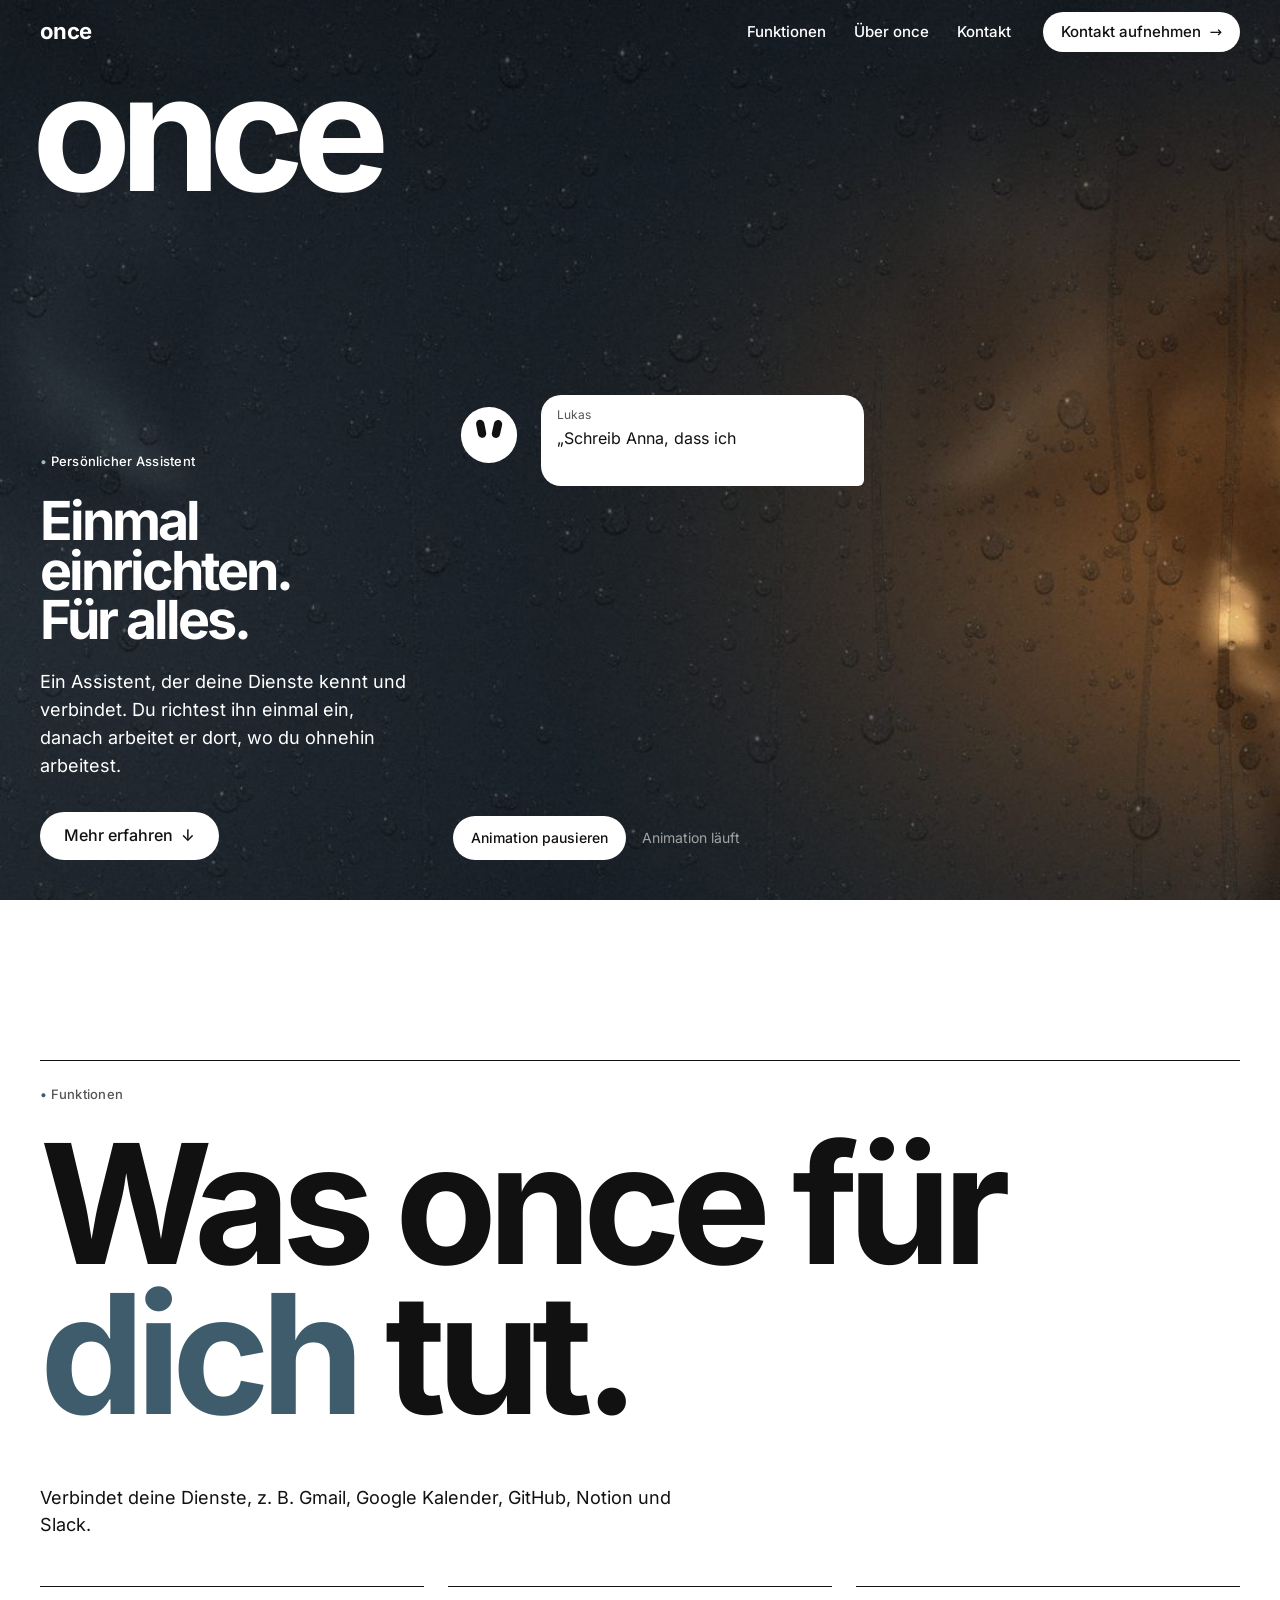
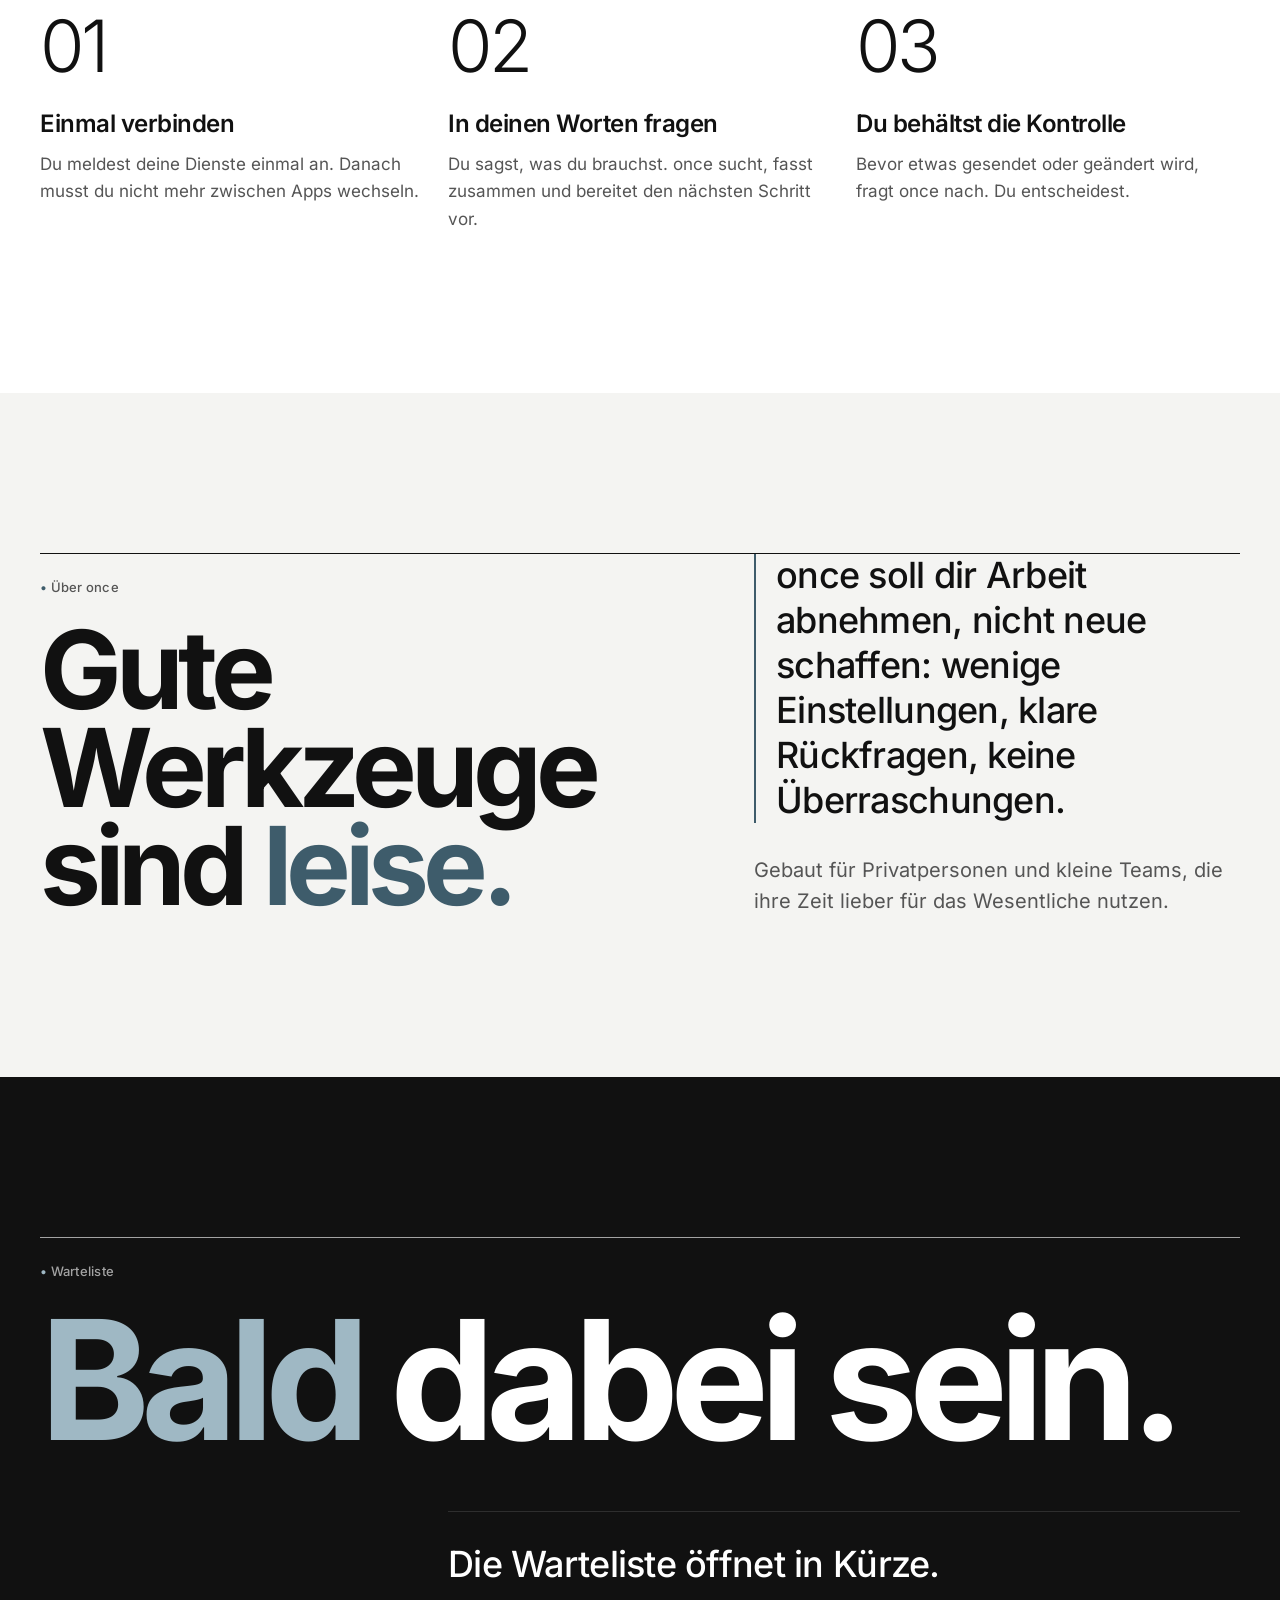
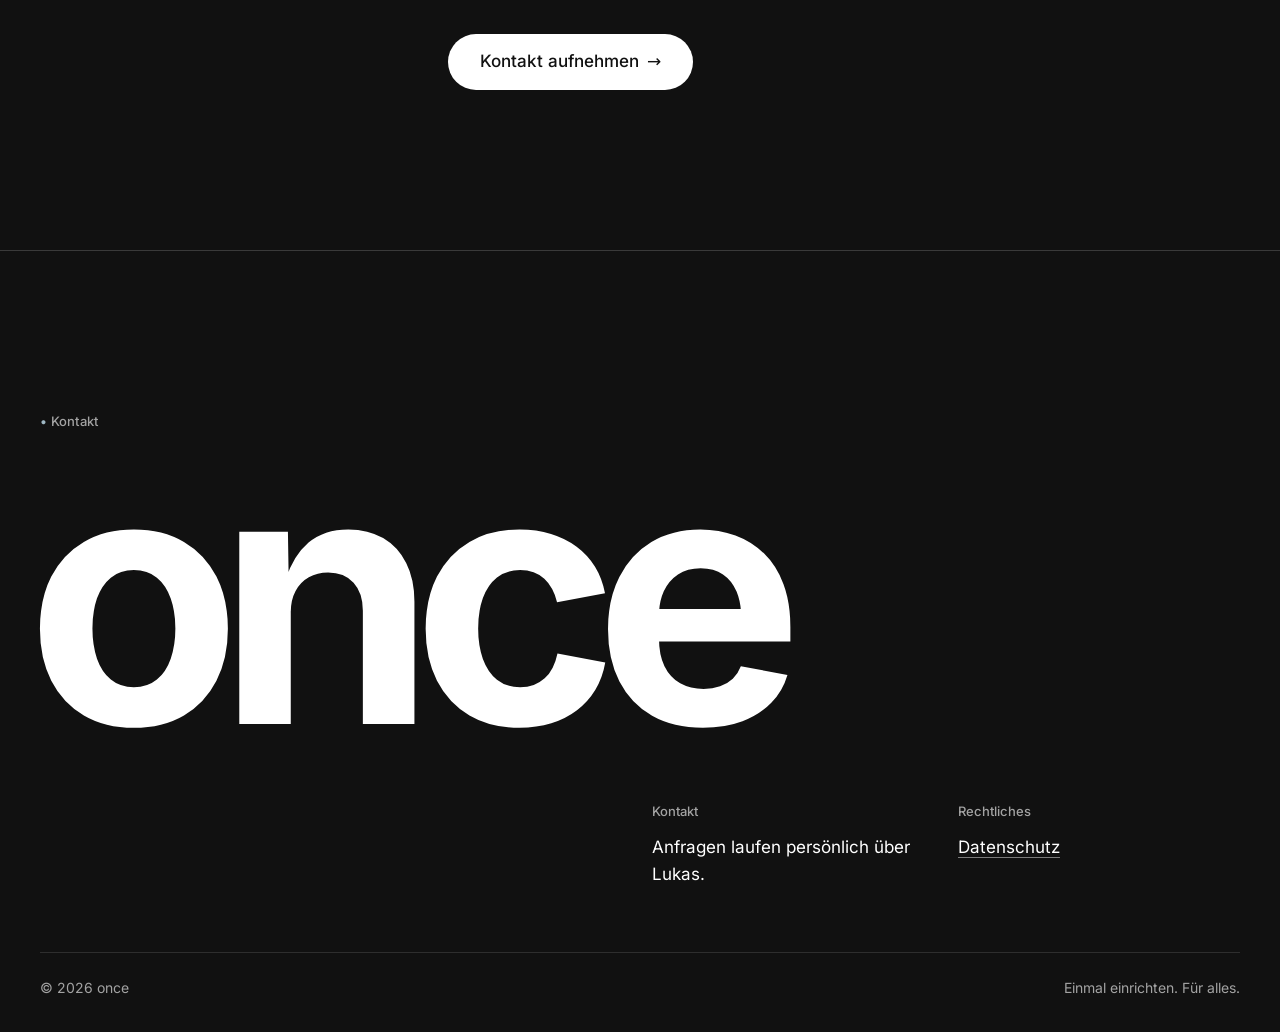
==== commit 375ab815: "once: Fassung 9f (Figur im Glas-Hero, Chat-Demo ohne Kästen, Kontakt deutsch, CREDITS)" ====
--- a/index.html
+++ b/index.html
@@ -6,7 +6,7 @@
   <meta name="robots" content="noindex, nofollow">
   <title>once – dein Assistent, einmal eingerichtet</title>
   <meta name="description" content="once ist ein persönlicher AI-Assistent, der deine Dienste verbindet. Einmal einrichten, danach läuft alles an einem Ort.">
-  <meta name="theme-color" content="#f4f4f2">
+  <meta name="theme-color" content="#111111">
   <link rel="preload" href="fonts/inter-latin-wght-normal.woff2" as="font" type="font/woff2" crossorigin>
   <link rel="stylesheet" href="styles.css">
 </head>
@@ -29,14 +29,14 @@
           <li><a href="#ueber">Über once</a></li>
           <li><a href="#kontakt">Kontakt</a></li>
         </ul>
-        <a class="btn btn--small" href="#kontakt">Get in touch<span class="btn__arrow" aria-hidden="true">→</span></a>
+        <a class="btn btn--small" href="#kontakt">Kontakt aufnehmen<span class="btn__arrow" aria-hidden="true">→</span></a>
       </nav>
     </div>
   </header>
 
   <main id="main">
-    <!-- Hero: Porträt hinter beschlagener Scheibe (Effekt in der Bilddatei, kein CSS-Filter). Navigation und Wortmarke liegen oben auf dem Foto. -->
-    <section class="hero" data-theme="dark" aria-labelledby="hero-title">
+    <!-- Hero (Fassung 9d): dunkel, mit dem Glas-Foto (Entscheid Lukas 19.11.). Wortmarke auf dem Foto, Claim links, Agent-Figur rechts daneben (ab 1200 px), darunter auf 390/768 px. -->
+    <section class="hero hero--agent hero--foto" data-theme="dark" aria-labelledby="hero-title">
       <picture class="hero__media">
         <source media="(min-width: 1200px)" srcset="img/hero-wide-1600.jpg 1600w, img/hero-wide-2200.jpg 2200w" sizes="100vw" width="1600" height="754">
         <source media="(min-width: 768px)" srcset="img/hero-1200.jpg 1200w, img/hero-1550.jpg 1553w" sizes="100vw" width="1200" height="801">
@@ -44,12 +44,62 @@
       </picture>
       <p class="hero__mark" aria-hidden="true">once</p>
       <div class="wrap grid hero__content">
-        <p class="label hero__label"><span class="dot" aria-hidden="true">•</span> Persönlicher Assistent</p>
-        <h1 class="hero__title" id="hero-title">Einmal einrichten.<br>Für alles.</h1>
-        <p class="hero__lead">Ein Assistent, der deine Dienste kennt und verbindet. Du richtest ihn einmal ein, danach arbeitet er dort, wo du ohnehin arbeitest.</p>
-        <div class="hero__action">
-          <a class="btn btn--light" href="#funktionen">Mehr erfahren<span class="btn__arrow btn__arrow--down" aria-hidden="true">↓</span></a>
+        <div class="hero__text">
+          <p class="label hero__label"><span class="dot" aria-hidden="true">•</span> Persönlicher Assistent</p>
+          <h1 class="hero__title" id="hero-title">Einmal einrichten.<br>Für alles.</h1>
+          <p class="hero__lead">Ein Assistent, der deine Dienste kennt und verbindet. Du richtest ihn einmal ein, danach arbeitet er dort, wo du ohnehin arbeitest.</p>
+          <div class="hero__action">
+            <a class="btn btn--light" href="#funktionen">Mehr erfahren<span class="btn__arrow btn__arrow--down" aria-hidden="true">↓</span></a>
+          </div>
         </div>
+        <!-- Agent-Figur (9f): links die Figur, rechts der Chat Lukas/once, ohne Rahmen, Leiste oder Kasten. Inline-SVG, flach, ohne Verlauf. Ablauf per script.js (~16 s, einmal). Ohne JS und bei reduzierter Bewegung: Endbild. -->
+        <figure class="demo agent-demo hero__demo" id="demo" aria-labelledby="demo-caption">
+          <figcaption class="sr" id="demo-caption">Beispiel: Lukas sagt once eine Aufgabe. once verbindet sich mit deinen Diensten, fragt vor dem Senden nach und erledigt sie.</figcaption>
+          <div class="stage">
+            <div class="stage__agent">
+              <svg class="agent" data-mood="friendly" viewBox="0 0 200 200" aria-hidden="true" focusable="false">
+                <g class="agent__head">
+                  <circle class="agent__ball" cx="100" cy="100" r="78"/>
+                  <g class="agent__face">
+                    <g class="agent__eye agent__eye--l">
+                      <rect class="agent__pill" x="68" y="70" width="20" height="44" rx="10"/>
+                      <path class="agent__smile" d="M64 98 Q78 80 92 98"/>
+                    </g>
+                    <g class="agent__eye agent__eye--r">
+                      <rect class="agent__pill" x="112" y="70" width="20" height="44" rx="10"/>
+                      <rect class="agent__lid" x="106" y="88" width="32" height="6" rx="3"/>
+                      <path class="agent__smile" d="M108 98 Q122 80 136 98"/>
+                    </g>
+                  </g>
+                </g>
+              </svg>
+            </div>
+            <div class="stage__talk">
+              <p class="say say--user demo__step" data-at="1"><span class="say__who">Lukas</span><span class="say__text"><span class="w">„Schreib</span> <span class="w">Anna,</span> <span class="w">dass</span> <span class="w">ich</span> <span class="w">morgen</span> <span class="w">später</span> <span class="w">komme.“</span></span></p>
+              <div class="load demo__step" data-at="2">
+                <p class="load__label">Verbindet sich mit Gmail.</p>
+                <span class="load__track" aria-hidden="true"><span class="load__bar"></span></span>
+              </div>
+              <ul class="svc demo__step" data-at="3" aria-label="Dienste">
+                <li>Gmail</li>
+                <li>Google Kalender</li>
+                <li>GitHub</li>
+                <li>Notion</li>
+                <li>Slack</li>
+              </ul>
+              <div class="say say--agent demo__step" data-at="4">
+                <span class="say__who">once</span>
+                <p class="say__text">„Soll ich das senden?“</p>
+                <p class="say__btns"><span class="fake-btn fake-btn--main">Senden</span><span class="fake-btn">Ändern</span></p>
+              </div>
+            </div>
+          </div>
+          <p class="demo__end demo__step" data-at="5">Einmal einrichten. Danach sagst du, was passiert.</p>
+          <div class="demo__ctrls">
+            <button class="demo__ctrl" type="button" hidden>Animation pausieren</button>
+            <p class="demo__status" role="status" hidden></p>
+          </div>
+        </figure>
       </div>
     </section>
 
@@ -60,43 +110,7 @@
           <p class="label"><span class="dot" aria-hidden="true">•</span> Funktionen</p>
           <h2 class="section__title" id="funktionen-title">Was once für <em class="hl">dich</em> tut.</h2>
         </header>
-        <!-- Verbindungs-Grafik: once in der Mitte, die drei Funktionen als Knoten. Bewusst ohne Dienste/Logos (Entscheid 19.11.). Rein dekorativ, Inhalt steht in der Liste darunter. -->
-        <figure class="graph reveal" aria-hidden="true">
-          <svg class="graph__svg graph__svg--wide" viewBox="0 0 1000 400" focusable="false">
-            <path class="graph__line" pathLength="1" d="M430 160 H190" style="--d:0"/>
-            <path class="graph__line" pathLength="1" d="M570 160 H810" style="--d:1"/>
-            <path class="graph__line" pathLength="1" d="M500 230 V298" style="--d:2"/>
-            <circle class="graph__node" cx="190" cy="160" r="7"/>
-            <circle class="graph__node" cx="810" cy="160" r="7"/>
-            <circle class="graph__node" cx="500" cy="298" r="7"/>
-            <circle class="graph__hub" cx="500" cy="160" r="70"/>
-            <text class="graph__hubtext" x="500" y="174" text-anchor="middle">once</text>
-            <text class="graph__num" x="190" y="104" text-anchor="middle">01</text>
-            <text class="graph__label" x="190" y="134" text-anchor="middle">Einmal verbinden</text>
-            <text class="graph__num" x="810" y="104" text-anchor="middle">02</text>
-            <text class="graph__label" x="810" y="134" text-anchor="middle">In deinen Worten fragen</text>
-            <text class="graph__num" x="500" y="344" text-anchor="middle">03</text>
-            <text class="graph__label" x="500" y="374" text-anchor="middle">Du behältst die Kontrolle</text>
-          </svg>
-          <svg class="graph__svg graph__svg--narrow" viewBox="0 0 360 420" focusable="false">
-            <path class="graph__line" pathLength="1" d="M180 156 V104" style="--d:0"/>
-            <path class="graph__line" pathLength="1" d="M144 236 L84 300" style="--d:1"/>
-            <path class="graph__line" pathLength="1" d="M216 236 L276 300" style="--d:2"/>
-            <circle class="graph__node" cx="180" cy="104" r="6"/>
-            <circle class="graph__node" cx="84" cy="300" r="6"/>
-            <circle class="graph__node" cx="276" cy="300" r="6"/>
-            <circle class="graph__hub" cx="180" cy="204" r="50"/>
-            <text class="graph__hubtext" x="180" y="214" text-anchor="middle">once</text>
-            <text class="graph__num" x="180" y="44" text-anchor="middle">01</text>
-            <text class="graph__label" x="180" y="80" text-anchor="middle">Einmal verbinden</text>
-            <text class="graph__num" x="84" y="336" text-anchor="middle">02</text>
-            <text class="graph__label" x="84" y="362" text-anchor="middle">In deinen</text>
-            <text class="graph__label" x="84" y="384" text-anchor="middle">Worten fragen</text>
-            <text class="graph__num" x="276" y="336" text-anchor="middle">03</text>
-            <text class="graph__label" x="276" y="362" text-anchor="middle">Du behältst</text>
-            <text class="graph__label" x="276" y="384" text-anchor="middle">die Kontrolle</text>
-          </svg>
-        </figure>
+        <p class="services reveal">Verbindet deine Dienste, z. B. Gmail, Google Kalender, GitHub, Notion und Slack.</p>
         <ol class="features">
           <li class="feature reveal" style="--i:0">
             <span class="feature__num">01</span>
@@ -140,7 +154,7 @@
         </header>
         <p class="soon-block reveal">Die Warteliste öffnet in Kürze.</p>
         <div class="cta reveal" style="--i:1">
-          <a class="btn btn--cta" href="#kontakt">Get in touch<span class="btn__arrow" aria-hidden="true">→</span></a>
+          <a class="btn btn--cta" href="#kontakt">Kontakt aufnehmen<span class="btn__arrow" aria-hidden="true">→</span></a>
         </div>
       </div>
     </section>
--- a/styles.css
+++ b/styles.css
@@ -131,11 +131,9 @@
 }
 
 /* Hero */
-/* Hero: Foto beginnt ganz oben unter der Navigation, Wortmarke oben links auf dem Foto.
-   Unter 1200 px steht der Claim unter dem Foto auf Dunkel, ab 1200 px unten links auf dem Foto. */
+/* Hero (bis Fassung 8 mit Foto; ab 9b dunkle Fläche, siehe .hero--agent unten).
+   Basiswerte für Wortmarke, Claim und Lead. */
 .hero { position: relative; margin-top: calc(-1 * var(--nav-h) - 1px); background: var(--dark); color: var(--white); overflow: hidden; }
-.hero__media { display: block; }
-.hero__media img { display: block; width: 100%; height: auto; aspect-ratio: 4 / 5; object-fit: cover; object-position: 50% 50%; }
 .hero__mark {
   position: absolute; z-index: 1;
   top: calc(var(--nav-h) + .25rem); left: var(--pad);
@@ -203,7 +201,6 @@
 @media (min-width: 768px) {
   :root { --pad: 2rem; --gap: 1.5rem; --section-y: 8rem; }
   .grid { grid-template-columns: repeat(12, minmax(0, 1fr)); }
-  .hero__media img { aspect-ratio: 3 / 2; }
   .hero__mark { font-size: min(22vw, 20rem); }
   .hero__content { padding-top: 4rem; padding-bottom: 5rem; }
   .hero__lead { grid-column: 1 / span 7; margin-bottom: 0; }
@@ -219,8 +216,6 @@
   :root { --pad: 2.5rem; --section-y: 10rem; }
   .hero { display: flex; align-items: flex-end; min-height: 100vh; }
   .hero__mark { font-size: min(21vw, 22rem); left: max(var(--pad), calc((100vw - 1360px) / 2 + var(--pad))); }
-  .hero__media { position: absolute; inset: 0; }
-  .hero__media img { width: 100%; height: 100%; aspect-ratio: auto; object-position: 72% 50%; } /* Gesicht nach rechts, Claim bleibt links auf dunklem Grund */
   .hero__content { padding-top: 8rem; padding-bottom: 4rem; }
   .hero__title { grid-column: 1 / span 6; font-size: min(5vw, 5.75rem); margin-bottom: 1.5rem; } /* Claim unten links, endet vor dem Gesicht */
   .hero__lead { grid-column: 1 / span 5; }
@@ -367,38 +362,227 @@
 }
 @media print { .rule::before { transform: none !important; } .cursor { display: none !important; } }
 
-/* ---- Fassung 7b: Verbindungs-Grafik ---- */
-.graph { margin: 0 0 4.5rem; }
-.graph__svg { display: block; width: 100%; height: auto; overflow: visible; font-family: inherit; }
-.graph__svg--wide { display: none; }
-.graph__svg--narrow { max-width: 360px; margin: 0 auto; }
-@media (min-width: 768px) {
-  .graph { margin-bottom: 5.5rem; }
-  .graph__svg--narrow { display: none; }
-  .graph__svg--wide { display: block; max-width: 1000px; margin: 0 auto; }
-}
-.graph__line { fill: none; stroke: var(--ink); stroke-width: 1.5; vector-effect: non-scaling-stroke; stroke-dasharray: 1; stroke-dashoffset: 0; }
-.graph__node { fill: var(--accent); }
-.graph__hub { fill: var(--ink); }
-.graph__hubtext { fill: var(--white); font-weight: 600; letter-spacing: -.04em; font-size: 46px; }
-.graph__svg--narrow .graph__hubtext { font-size: 30px; }
-.graph__num { fill: var(--accent); font-weight: 500; font-size: 20px; }
-.graph__label { fill: var(--ink); font-weight: 600; letter-spacing: -.01em; font-size: 24px; }
-.graph__svg--narrow .graph__num { font-size: 15px; }
-.graph__svg--narrow .graph__label { font-size: 17px; }
-/* Linien ziehen sich beim Einblenden, nacheinander */
-.has-reveal .graph .graph__line { stroke-dashoffset: 1; transition: stroke-dashoffset .9s cubic-bezier(.2,.7,.2,1) calc(.25s + var(--d) * .18s); }
-.has-reveal .graph.is-in .graph__line { stroke-dashoffset: 0; }
-.has-reveal .graph .graph__node { opacity: 0; transition: opacity .3s ease calc(.9s + var(--d, 0) * .18s); }
-.has-reveal .graph.is-in .graph__node { opacity: 1; }
-@media (prefers-reduced-motion: reduce) {
-  .graph .graph__line { stroke-dashoffset: 0 !important; transition: none !important; }
-  .graph .graph__node { opacity: 1 !important; }
-}
-@media print { .graph .graph__line { stroke-dashoffset: 0 !important; } .graph .graph__node { opacity: 1 !important; } }
-
 /* 7d: Warteliste dunkel (Entscheid Lukas 19.11., 08:45) */
 .section--dark .btn { background: var(--white); color: var(--dark); }
 .section--dark .btn:hover, .section--dark .btn:focus-visible { background: var(--accent-light); color: var(--dark); }
 /* Warteliste und Kontakt sind beide dunkel: feine Linie trennt sie */
 .footer { border-top: 1px solid #3a3a3a; }
+
+/* ---------- Fassung 9: Agent-Figur (ersetzt die Drei-Beispiele-Animation aus 8c) ---------- */
+/* Dienste nur als Text, keine Logos (Entscheid Lukas 19.11.) */
+.services { grid-column: 1 / -1; margin: 0 0 1.5rem; max-width: 42rem; color: var(--ink); font-size: 1.125rem; line-height: 1.5; }
+.demo { grid-column: 1 / -1; margin: 0 0 4.5rem; border: 1px solid var(--line); background: var(--dark); }
+.demo__bar { display: flex; flex-wrap: wrap; align-items: center; gap: .5rem 1rem; padding: .75rem 1.25rem; border-bottom: 1px solid var(--line); background: var(--light); }
+.demo__status { margin: 0 0 0 auto; font-size: .875rem; color: var(--muted); } /* #555 auf hellem --light 6.8:1; im dunklen Hero siehe .hero__demo .demo__status */
+.demo__name { font-weight: 600; letter-spacing: -.04em; font-size: 1.125rem; color: var(--ink); }
+.demo__ctrl { font: inherit; font-size: .875rem; font-weight: 500; color: var(--ink); background: var(--white); border: 1px solid var(--ink); padding: .4rem .9rem; min-height: 44px; min-width: 44px; cursor: pointer; }
+.demo__ctrl:hover { background: var(--ink); color: var(--white); }
+.demo__ctrl:focus-visible { outline: 2px solid var(--accent); outline-offset: 2px; }
+
+/* Bühne: dunkel wie die Referenz, Figur weiss darauf. Harte Kanten, keine Verläufe. */
+.stage { display: grid; gap: 1.5rem; padding: 1.75rem 1.25rem; color: var(--white); }
+.stage__agent { display: flex; justify-content: center; }
+.agent { width: 9.5rem; height: 9.5rem; overflow: visible; }
+.stage__talk { display: grid; gap: .875rem; align-content: start; min-width: 0; }
+
+/* Figur */
+.agent { --tilt: 12deg; }
+.agent__head { transform-box: view-box; transform-origin: 100px 100px; }
+.agent__ball { fill: var(--white); }
+.agent__pill, .agent__lid { fill: var(--dark); }
+.agent__smile { fill: none; stroke: var(--dark); stroke-width: 9; stroke-linecap: round; }
+.agent__eye { transform-box: fill-box; transform-origin: 50% 50%; transition: transform .45s cubic-bezier(.2,.7,.2,1); }
+.agent__pill { transform-box: fill-box; transform-origin: 50% 100%; transition: transform .4s cubic-bezier(.2,.7,.2,1), opacity .25s ease; }
+.agent__lid, .agent__smile { opacity: 0; transition: opacity .25s ease; }
+/* neutral: schräge Pillen */
+.agent__eye--l { transform: rotate(calc(var(--tilt) * -1)); }
+.agent__eye--r { transform: rotate(var(--tilt)); }
+/* aufmerksam: Augen grösser, leicht nach oben */
+.agent[data-mood="attentive"] .agent__eye--l { transform: translateY(-5px) rotate(calc(var(--tilt) * -1)) scale(1.15); }
+.agent[data-mood="attentive"] .agent__eye--r { transform: translateY(-5px) rotate(var(--tilt)) scale(1.15); }
+/* nachdenklich: rechtes Auge halb zu, Lid als schwarzer Balken (Blick seitlich kommt aus script.js) */
+.agent[data-mood="thinking"] .agent__eye--r .agent__pill { transform: scaleY(.5); }
+.agent[data-mood="thinking"] .agent__eye--r .agent__lid { opacity: 1; }
+/* Rückfrage: Augen etwas grösser, Blick zum Nutzer (Kopfneigung aus script.js) */
+.agent[data-mood="ask"] .agent__eye--l { transform: rotate(calc(var(--tilt) * -1)) scale(1.08); }
+.agent[data-mood="ask"] .agent__eye--r { transform: rotate(var(--tilt)) scale(1.08); }
+/* freundlich: Augen werden zu kleinen Bögen */
+.agent[data-mood="friendly"] .agent__eye { transform: none; }
+.agent[data-mood="friendly"] .agent__pill { opacity: 0; transform: scaleY(.3); }
+.agent[data-mood="friendly"] .agent__smile { opacity: 1; }
+
+/* Sprechblasen, Ladezeile, Dienste (nur Text) */
+.say { margin: 0; padding: .875rem 1rem; border: 1px solid #3a3a3a; line-height: 1.45; }
+.say__who { display: block; font-size: .8125rem; color: #b5b5b5; margin-bottom: .25rem; } /* auf #111 9.2:1 (Basisregel #555 gilt nur auf hell) */
+.say__text { margin: 0; font-size: 1.0625rem; color: var(--white); }
+.say--user { background: var(--white); border-color: var(--white); }
+.say--user .say__who { color: var(--muted); }
+.say--user .say__text { color: var(--ink); }
+.say__btns { display: flex; flex-wrap: wrap; gap: .5rem; margin: .75rem 0 0; }
+/* Nur Anzeige, nicht klickbar */
+.fake-btn { display: inline-block; padding: .4rem .9rem; font-size: .875rem; font-weight: 500; border: 1px solid var(--white); color: var(--white); pointer-events: none; user-select: none; }
+.fake-btn--main { background: var(--accent-light); border-color: var(--accent-light); color: var(--dark); } /* 9.1:1 */
+.load { display: grid; gap: .4rem; }
+.load__label { margin: 0; font-size: .9375rem; color: #b5b5b5; }
+.load__track { display: block; height: 2px; background: #3a3a3a; overflow: hidden; }
+.load__bar { display: block; height: 100%; background: var(--white); transform-origin: 0 50%; }
+.svc { list-style: none; margin: 0; padding: 0; display: flex; flex-wrap: wrap; gap: .4rem .5rem; }
+.svc li { padding: .3rem .65rem; border: 1px solid #3a3a3a; font-size: .875rem; color: var(--white); }
+
+.demo__end { margin: 0; padding: 1.5rem 1.25rem; border-top: 1px solid #3a3a3a; font-size: clamp(1.375rem, 4.5vw, 2rem); font-weight: 600; letter-spacing: -.02em; line-height: 1.2; color: var(--white); }
+
+@media (min-width: 768px) {
+  .demo { margin-bottom: 5.5rem; }
+  .stage { grid-template-columns: minmax(0, 2fr) minmax(0, 3fr); align-items: center; gap: 2rem; padding: 2.5rem 1.75rem; }
+  .agent { width: 13rem; height: 13rem; }
+  .demo__end { padding: 1.75rem; }
+}
+@media (min-width: 1200px) {
+  .agent { width: 15rem; height: 15rem; }
+}
+
+/* Ablauf: nur wenn script.js .demo--anim setzt. Ohne JS bleibt alles sichtbar (Endbild). */
+.demo--anim .demo__step { opacity: 0; transform: translateY(8px); transition: opacity .45s ease, transform .45s cubic-bezier(.2,.7,.2,1); }
+.demo--anim .demo__step.is-on { opacity: 1; transform: none; }
+.demo--anim .w, .demo--anim .svc li { opacity: 0; transition: opacity .25s ease; }
+.demo--anim .w.is-on, .demo--anim .svc li.is-on { opacity: 1; }
+@media (prefers-reduced-motion: reduce) {
+  .demo .demo__step, .demo .w, .demo .svc li { opacity: 1 !important; transform: none !important; transition: none !important; }
+  .agent__eye, .agent__pill, .agent__lid, .agent__smile { transition: none !important; }
+}
+@media print { .demo .demo__step, .demo .w, .demo .svc li { opacity: 1 !important; transform: none !important; } .demo__ctrl, .demo__status { display: none; } }
+
+/* ---------- Fassung 9b: Figur im dunklen Hero (Entscheid Lukas 19.11.: Hero dunkel wie das Referenzbild, Rest hell) ---------- */
+.hero--agent { display: block; min-height: 0; padding-top: calc(var(--nav-h) + 1px); }
+.hero--agent .hero__mark { position: relative; top: auto; left: auto; display: block; max-width: 1360px; margin: 0 auto; padding: .25rem var(--pad) 0; font-size: clamp(5.5rem, 30vw, 14rem); }
+.hero--agent .hero__content { padding-top: 2.5rem; padding-bottom: 4rem; row-gap: 3rem; align-items: center; }
+.hero--agent .hero__title { font-size: clamp(3rem, 12vw, 6.5rem); margin-bottom: 1.5rem; }
+.hero--agent .hero__lead { margin-bottom: 2rem; }
+.hero__text { min-width: 0; }
+/* Animation im Hero: dunkle Leiste statt heller */
+.hero__demo { margin: 0; border-color: #3a3a3a; }
+.hero__demo .demo__bar { background: transparent; border-bottom-color: #3a3a3a; }
+.hero__demo .demo__name { color: var(--white); }
+.hero__demo .demo__status { color: #a3a3a3; } /* #a3a3a3 auf #111 ca. 7.5:1 (Basisregel #555 gilt nur auf hell, auf #111 nur ca. 2.5:1) */
+.hero__demo .demo__ctrl { background: var(--white); color: var(--dark); border-color: var(--white); }
+.hero__demo .demo__ctrl:hover { background: var(--line); }
+.hero__demo .demo__ctrl:focus-visible { outline-color: var(--white); }
+.section--white .services { margin-bottom: 3rem; }
+@media (min-width: 768px) {
+  .hero--agent .hero__mark { font-size: min(22vw, 16rem); }
+  .hero--agent .hero__content { padding-top: 3rem; padding-bottom: 5rem; }
+  .hero--agent .hero__text { grid-column: 1 / span 10; }
+  .hero--agent .hero__lead { margin-bottom: 2rem; }
+  .hero__demo { grid-column: 1 / -1; margin: 0; }
+}
+@media (min-width: 1200px) {
+  .hero--agent { min-height: 100vh; }
+  .hero--agent .hero__mark { font-size: min(14vw, 16rem); }
+  .hero--agent .hero__content { padding-top: 3rem; padding-bottom: 5rem; }
+  .hero--agent .hero__content { align-items: start; }
+  .hero--agent .hero__text { grid-column: 1 / span 5; padding-top: 1rem; }
+  .hero--agent .hero__title { font-size: min(5vw, 5.75rem); }
+  .hero__demo { grid-column: 7 / -1; }
+  .hero__demo .stage { grid-template-columns: minmax(0, 2fr) minmax(0, 3fr); }
+  .hero__demo .agent { width: 12rem; height: 12rem; }
+}
+
+/* ---------- Fassung 9d: Glas-Foto zurück im Hero, Figur daneben (Entscheid Lukas 19.11.) ----------
+   Unter 1200 px: Foto oben (4:5 bzw. 3:2), Wortmarke darauf, darunter Claim und Figur auf #111.
+   Ab 1200 px (9e): Foto füllt den Hero, Claim links, Figur rechts daneben, Gesicht frei dazwischen. */
+.hero--foto { padding-top: 0; }
+.hero--foto .hero__media { display: block; }
+.hero--foto .hero__media img { display: block; width: 100%; height: auto; aspect-ratio: 4 / 5; object-fit: cover; object-position: 50% 50%; }
+.hero--foto .hero__mark { position: absolute; z-index: 1; top: calc(var(--nav-h) + .25rem); left: var(--pad); max-width: none; margin: 0 0 0 -.05em; padding: 0; }
+.hero--foto .hero__demo { background: var(--dark); }
+@media (min-width: 768px) {
+  .hero--foto .hero__media img { aspect-ratio: 3 / 2; }
+}
+@media (min-width: 1200px) {
+  /* Fassung 9e (Entscheid Lukas 19.11.): Foto füllt den ganzen Hero wie in 7d, kein Band.
+     Claim unten links, Figur unten rechts. Das Gesicht liegt im Bild rechts der Mitte;
+     object-position 100 % schiebt es so weit wie möglich nach links, die Figur ist kompakt
+     (5 Spalten) und steht ganz rechts, der Claim endet vor dem Gesicht. Beides bleibt frei. */
+  .hero--foto { display: flex; align-items: flex-end; min-height: 100vh; }
+  .hero--foto .hero__media { position: absolute; inset: 0; }
+  .hero--foto .hero__media img { width: 100%; height: 100%; aspect-ratio: auto; max-height: none; object-fit: cover; object-position: 100% 40%; }
+  .hero--foto .hero__mark { left: max(var(--pad), calc((100vw - 1360px) / 2 + var(--pad))); }
+  .hero--foto .hero__content { width: 100%; padding-top: calc(var(--nav-h) + 1.5rem); padding-bottom: 2.5rem; align-items: end; }
+  .hero--foto .hero__text { grid-column: 1 / span 4; padding-top: 0; }
+  .hero--foto .hero__title { font-size: min(4.2vw, 4.75rem); }
+  .hero--foto .hero__lead { max-width: 24rem; }
+  .hero--foto .hero__demo { grid-column: 9 / -1; margin-right: calc(-1 * var(--pad) / 2); }
+  .hero--foto .hero__demo .stage { grid-template-columns: 5rem minmax(0, 1fr); align-items: start; gap: 1rem; padding: 1.25rem 1rem; }
+  .hero--foto .hero__demo .agent { width: 5rem; height: 5rem; }
+  .hero--foto .hero__demo .demo__end { font-size: 1.375rem; }
+}
+
+/* ---------- Fassung 9f (Web-Planer/Lukas 19.11.) ----------
+   1) Live-Demo ohne Rahmen, Leiste und Kasten: links die Figur, rechts der Chat zwischen Lukas und once.
+      Weiche Formen: runde Sprechblasen, Pillen statt Rechtecke. Pause-Knopf bleibt (WCAG 2.2.2), ohne Leiste darunter.
+   2) Ab 1200 px: Foto links verankert (object-position 0 %). Der Kopf beginnt im Bild bei ca. 49 % der Breite,
+      bei Cover-Skalierung über die Höhe also bei ca. 104vh. Claim und Figur liegen zusammen links davon
+      (Inhaltsbreite höchstens 96vh), Gesicht, Haar und Ohr liegen nie unter der Figur. */
+.demo, .hero__demo, .hero--foto .hero__demo { border: 0; background: transparent; }
+.stage { display: grid; grid-template-columns: 4.5rem minmax(0, 1fr); align-items: start; gap: 1rem; padding: 0; }
+.stage__agent { justify-content: flex-start; padding-top: .25rem; }
+.agent, .hero__demo .agent, .hero--foto .hero__demo .agent { width: 4.5rem; height: 4.5rem; }
+.stage__talk { gap: .75rem; }
+
+.say { padding: .7rem 1rem; border: 0; border-radius: 1.25rem; line-height: 1.45; max-width: 26rem; }
+.say__who { font-size: .75rem; margin-bottom: .15rem; color: #a3a3a3; } /* #a3a3a3 auf #262626 ca. 6.0:1 */
+.say--user { justify-self: end; background: var(--white); border-bottom-right-radius: .375rem; }
+.say--user .say__who { color: var(--muted); } /* #555 auf #fff 7.5:1 */
+.say--agent { justify-self: start; background: #262626; border-bottom-left-radius: .375rem; }
+.say__text { font-size: 1rem; }
+
+.load { justify-self: start; gap: .45rem; padding-left: .25rem; }
+.load__label { font-size: .875rem; color: #a3a3a3; }
+.load__track { width: 7rem; height: 4px; border-radius: 999px; background: #333; }
+.load__bar { border-radius: 999px; }
+
+.svc { gap: .25rem .9rem; padding-left: .25rem; }
+.svc li { padding: 0; border: 0; font-size: .875rem; color: #d6d6d6; }
+
+.fake-btn { border: 0; border-radius: 999px; padding: .4rem 1rem; background: #3a3a3a; color: var(--white); }
+.fake-btn--main { background: var(--accent-light); color: var(--dark); }
+
+.demo__end { padding: 1.75rem 0 0; border: 0; }
+.demo__ctrls { display: flex; flex-wrap: wrap; align-items: center; gap: .5rem 1rem; margin-top: 1.5rem; }
+.demo__status { margin: 0; }
+.demo__ctrl, .hero__demo .demo__ctrl { border: 0; border-radius: 999px; padding: .4rem 1.1rem; min-width: 168px; min-height: 44px; background: var(--white); color: var(--dark); }
+.hero__demo .demo__ctrl:hover { background: #dcdcd8; color: var(--dark); }
+.hero__demo .demo__ctrl:focus-visible { outline: 2px solid var(--white); outline-offset: 3px; }
+
+@media (min-width: 768px) {
+  .stage, .hero__demo .stage { grid-template-columns: 6rem minmax(0, 1fr); gap: 1.5rem; padding: 0; align-items: start; }
+  .agent, .hero__demo .agent { width: 6rem; height: 6rem; }
+  .demo__end { padding: 2rem 0 0; }
+}
+
+@media (min-width: 1200px) {
+  .hero--foto .hero__media img { object-position: 0% 40%; }
+  .hero--foto .hero__content {
+    max-width: none; margin: 0;
+    width: min(100%, max(96vh, 45vw));
+    grid-template-columns: minmax(0, 1fr) minmax(0, 1.1fr);
+    column-gap: 2.5rem;
+    padding-left: max(var(--pad), calc((100vw - 1360px) / 2 + var(--pad)));
+    padding-right: 0;
+  }
+  .hero--foto .hero__text { grid-column: 1; }
+  .hero--foto .hero__title { font-size: min(4.2vw, 6.2vh, 4.75rem); }
+  .hero--foto .hero__demo { grid-column: 2; margin: 0; }
+  .hero--foto .hero__demo .stage { grid-template-columns: 4.5rem minmax(0, 1fr); gap: 1rem; padding: 0; }
+  .hero--foto .hero__demo .agent { width: 4.5rem; height: 4.5rem; }
+  .hero--foto .hero__demo .say { max-width: 100%; }
+  .hero--foto .hero__demo .demo__end { font-size: 1.375rem; padding-top: 1.5rem; }
+}
+
+/* 9f: Wortmarke ab 1200 px an der Höhe ausgerichtet, damit Figur und Chat nie in die Wortmarke laufen
+   (auch bei niedrigen Fenstern, z. B. 1280×680). Der Inhalt beginnt unter der Wortmarke. */
+@media (min-width: 1200px) {
+  .hero--foto .hero__mark { font-size: min(13vw, 18vh, 16rem); }
+  .hero--foto .hero__content { padding-top: calc(var(--nav-h) + 18vh + 1.5rem); }
+  .hero--foto .hero__action { display: block; text-align: left; grid-column: auto; justify-self: start; }
+}
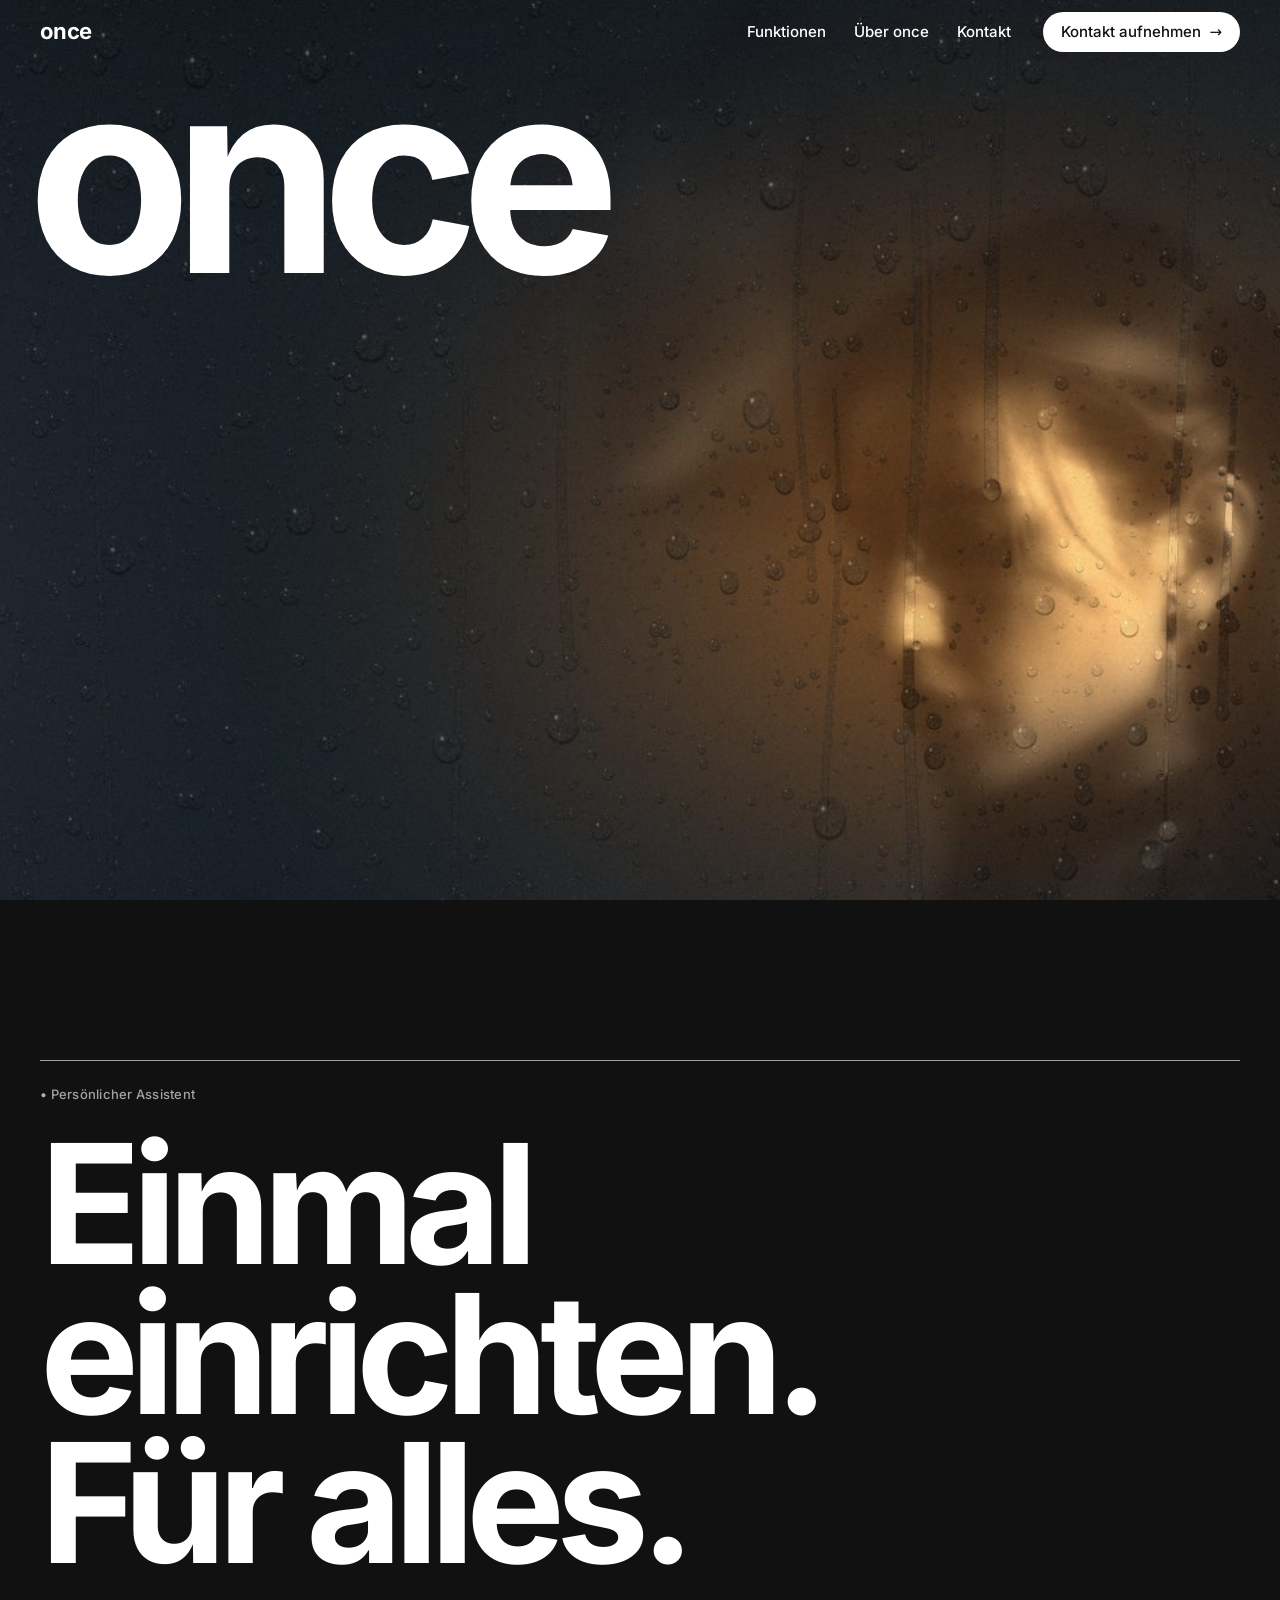
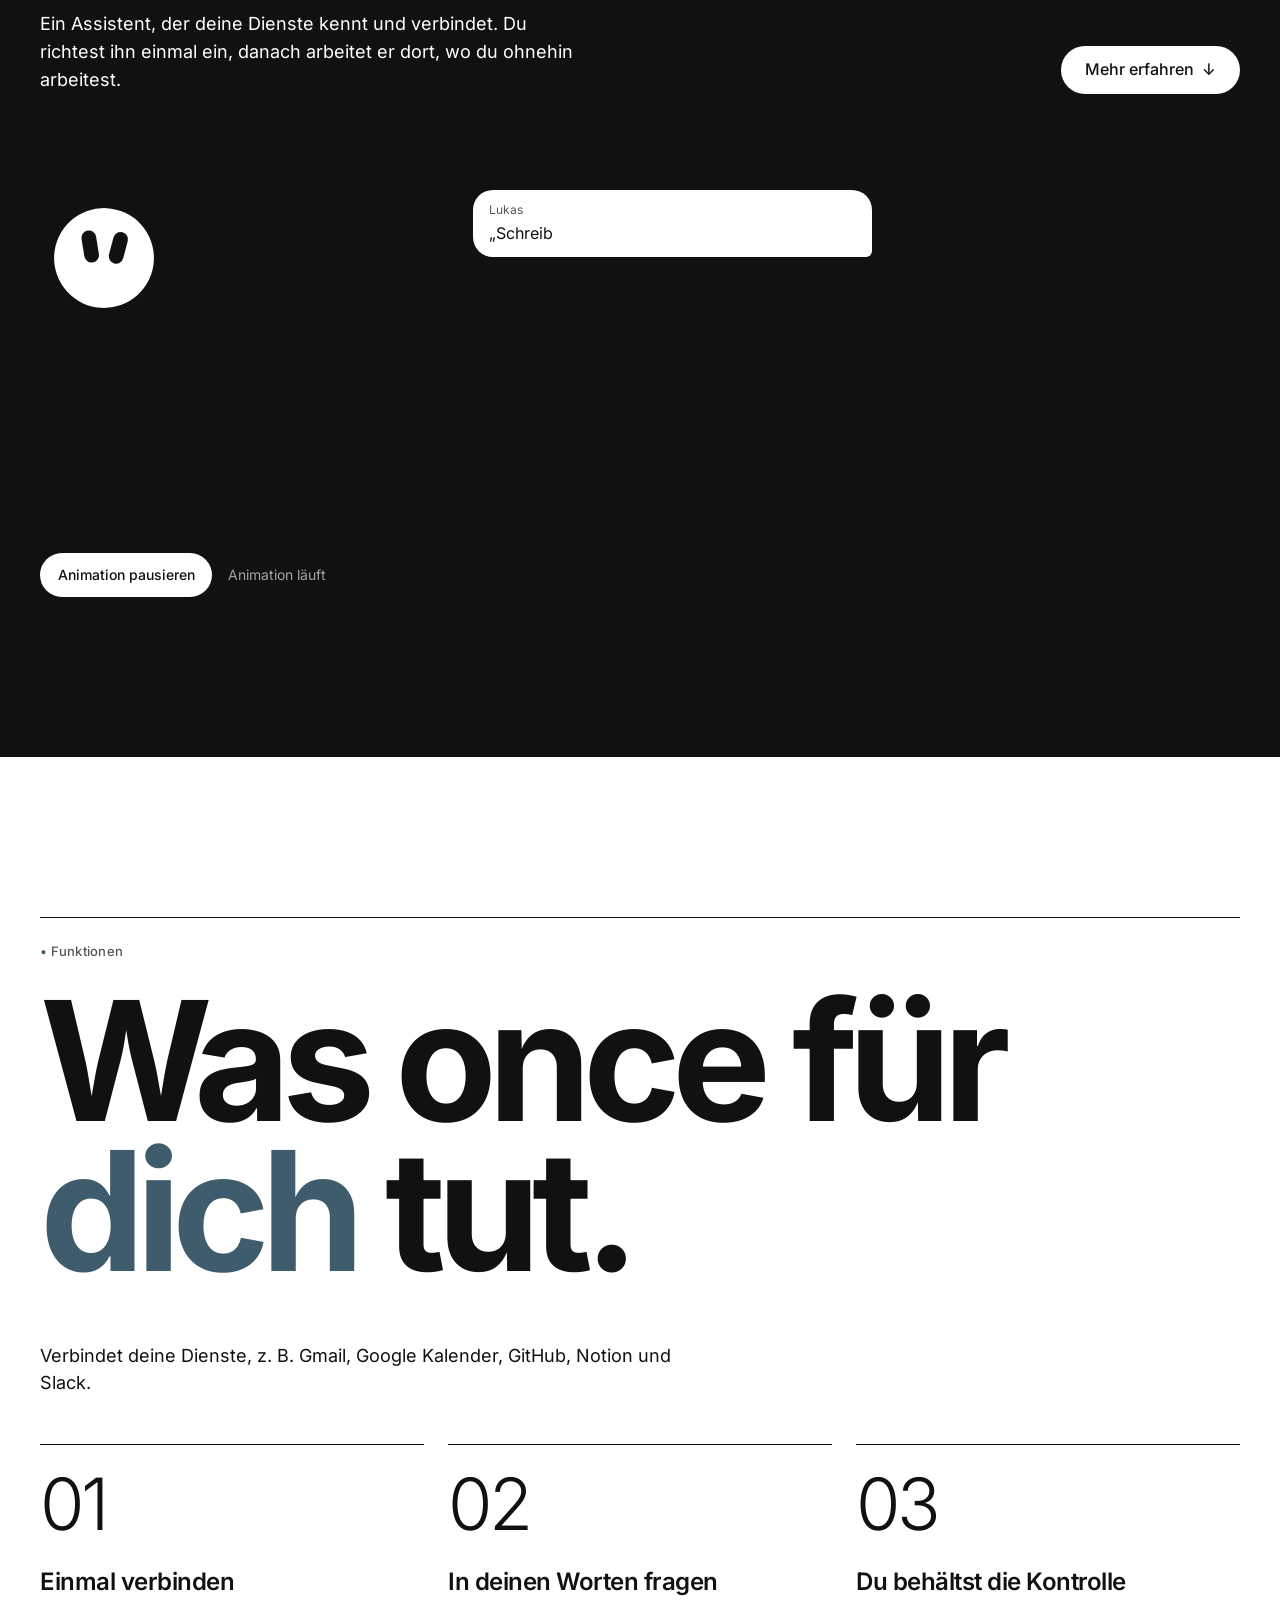
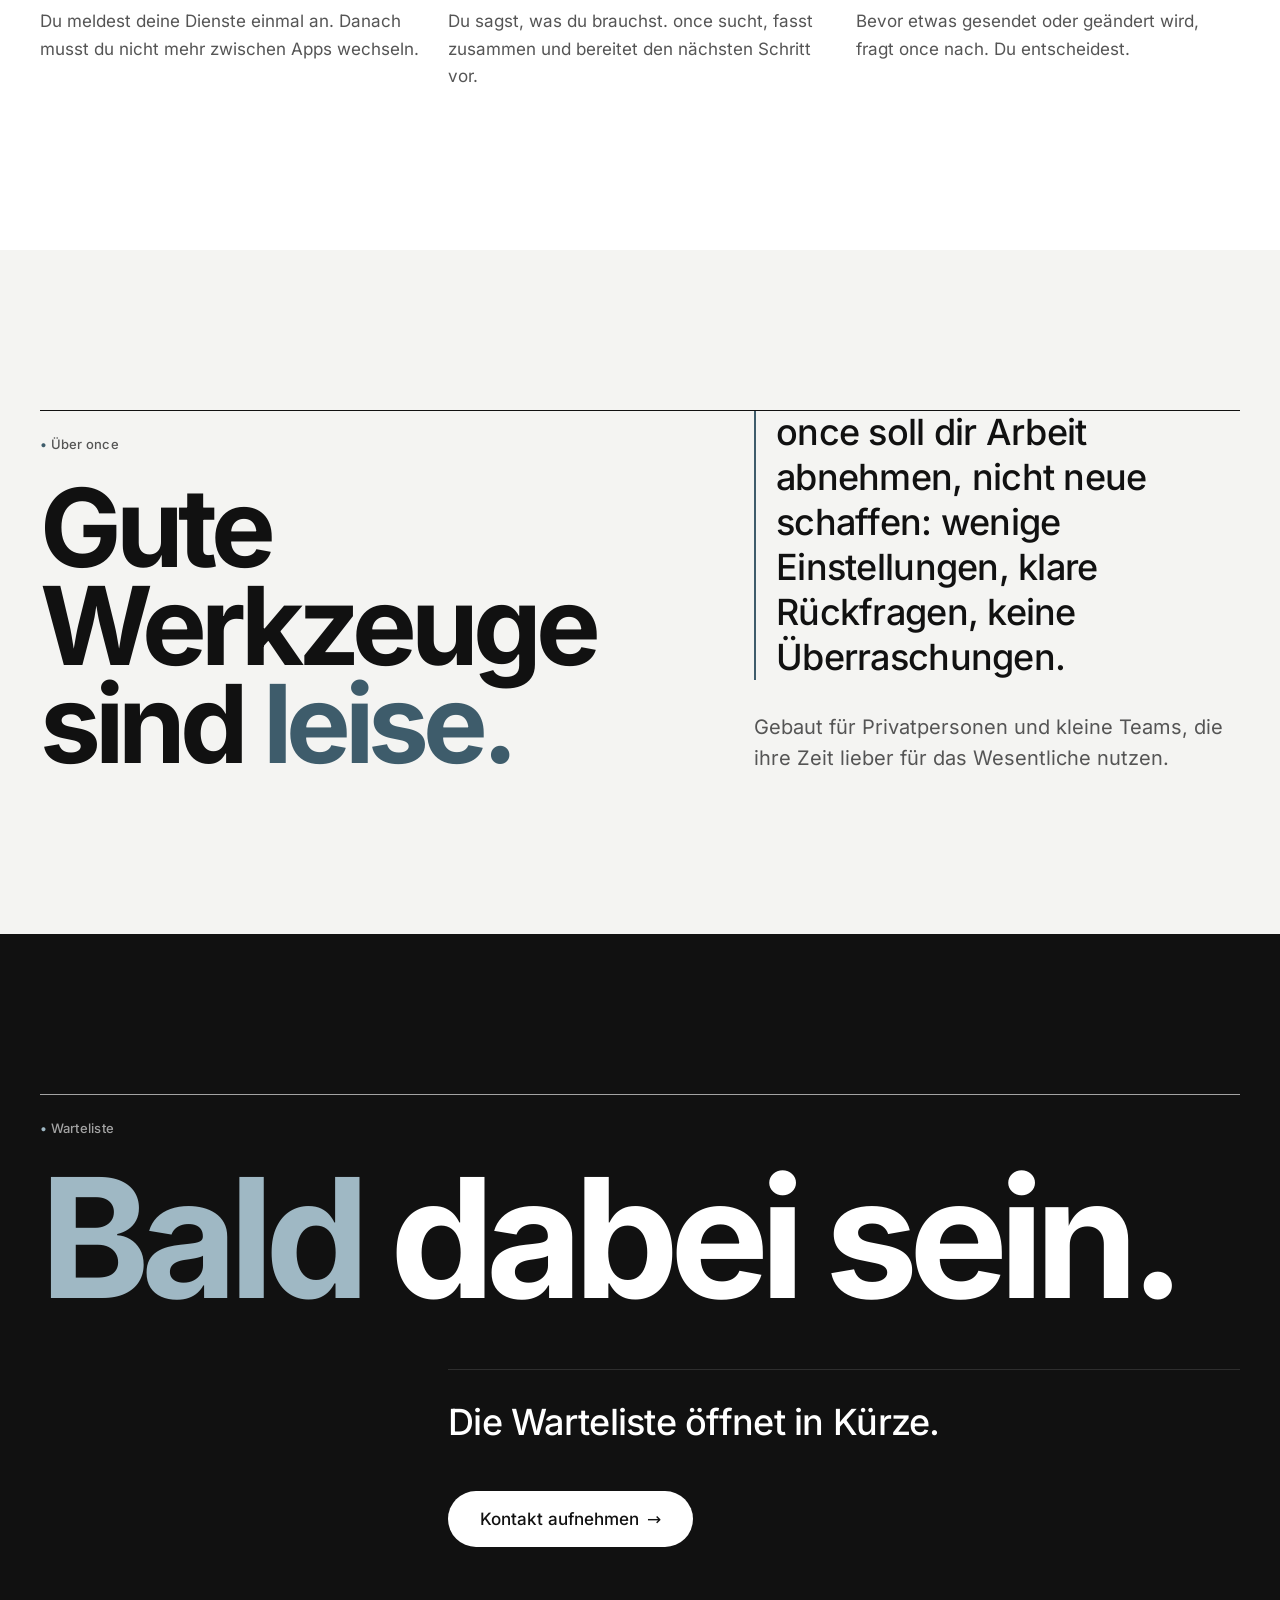
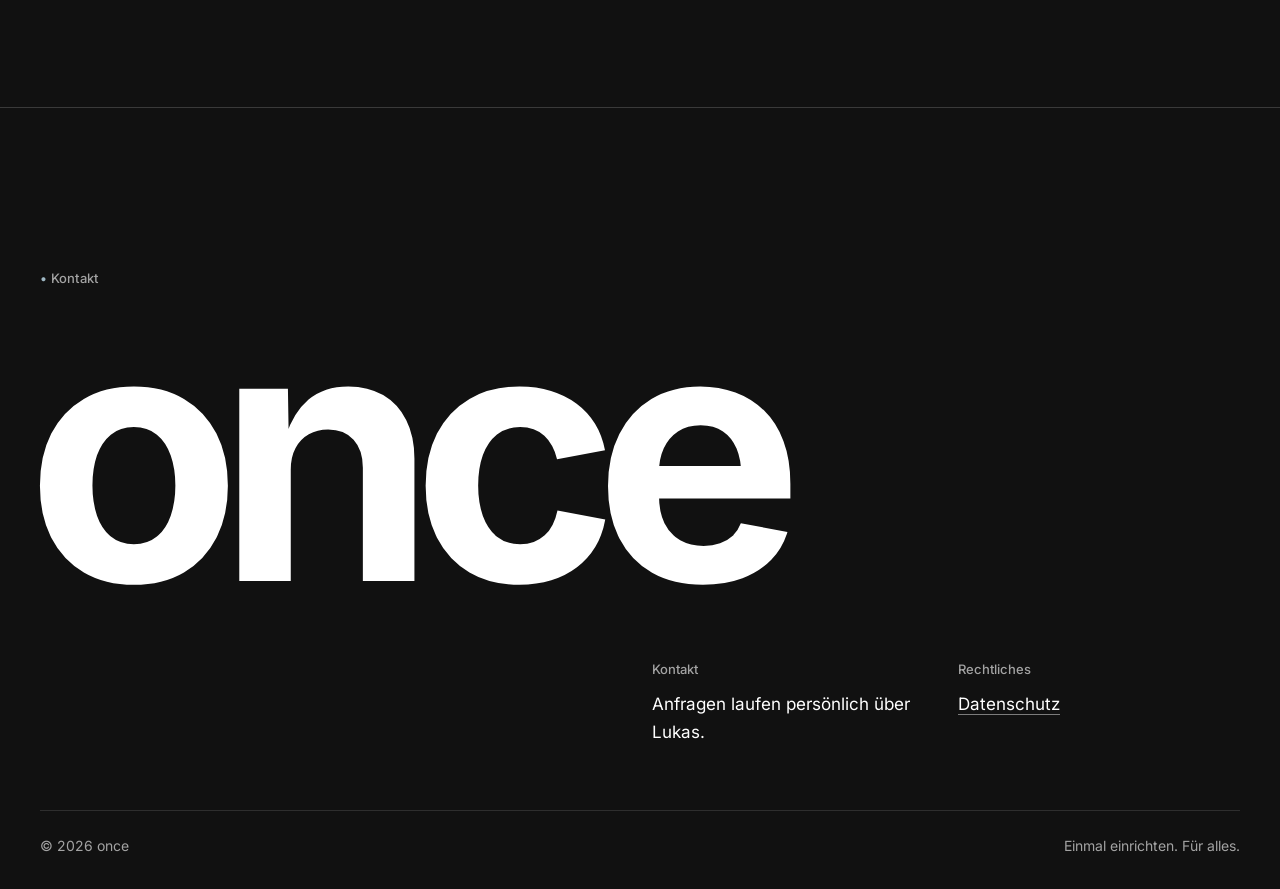
==== commit 0f23435d: "once: Fassung 9g (Hero nur Foto + Wortmarke, neuer Abschnitt Assistent mit Demo, CSS bereinigt)" ====
--- a/index.html
+++ b/index.html
@@ -35,25 +35,28 @@
   </header>
 
   <main id="main">
-    <!-- Hero (Fassung 9d): dunkel, mit dem Glas-Foto (Entscheid Lukas 19.11.). Wortmarke auf dem Foto, Claim links, Agent-Figur rechts daneben (ab 1200 px), darunter auf 390/768 px. -->
-    <section class="hero hero--agent hero--foto" data-theme="dark" aria-labelledby="hero-title">
+    <!-- Hero (Fassung 9g, Entscheid Lukas 19.11. 11:38): nur das Glas-Foto und die Wortmarke „once“. -->
+    <section class="hero" data-theme="dark" aria-label="once">
       <picture class="hero__media">
         <source media="(min-width: 1200px)" srcset="img/hero-wide-1600.jpg 1600w, img/hero-wide-2200.jpg 2200w" sizes="100vw" width="1600" height="754">
         <source media="(min-width: 768px)" srcset="img/hero-1200.jpg 1200w, img/hero-1550.jpg 1553w" sizes="100vw" width="1200" height="801">
         <img src="img/hero-800p.jpg" width="800" height="1000" alt="Porträt einer Frau hinter einer beschlagenen Glasscheibe mit Wassertropfen" fetchpriority="high">
       </picture>
       <p class="hero__mark" aria-hidden="true">once</p>
-      <div class="wrap grid hero__content">
-        <div class="hero__text">
-          <p class="label hero__label"><span class="dot" aria-hidden="true">•</span> Persönlicher Assistent</p>
-          <h1 class="hero__title" id="hero-title">Einmal einrichten.<br>Für alles.</h1>
-          <p class="hero__lead">Ein Assistent, der deine Dienste kennt und verbindet. Du richtest ihn einmal ein, danach arbeitet er dort, wo du ohnehin arbeitest.</p>
-          <div class="hero__action">
-            <a class="btn btn--light" href="#funktionen">Mehr erfahren<span class="btn__arrow btn__arrow--down" aria-hidden="true">↓</span></a>
-          </div>
+    </section>
+
+    <!-- Persönlicher Assistent (9g): dunkel, weil die Figur weiss auf dunklem Grund steht. Darunter die Live-Demo aus 9f. -->
+    <section class="section section--dark section--assistent" id="assistent" data-theme="dark" aria-labelledby="assistent-title">
+      <div class="wrap grid">
+        <header class="section__head rule reveal">
+          <p class="label"><span class="dot" aria-hidden="true">•</span> Persönlicher Assistent</p>
+          <h1 class="section__title" id="assistent-title">Einmal einrichten.<br>Für alles.</h1>
+        </header>
+        <p class="assistent__lead reveal">Ein Assistent, der deine Dienste kennt und verbindet. Du richtest ihn einmal ein, danach arbeitet er dort, wo du ohnehin arbeitest.</p>
+        <div class="assistent__action reveal">
+          <a class="btn btn--light" href="#funktionen">Mehr erfahren<span class="btn__arrow btn__arrow--down" aria-hidden="true">↓</span></a>
         </div>
-        <!-- Agent-Figur (9f): links die Figur, rechts der Chat Lukas/once, ohne Rahmen, Leiste oder Kasten. Inline-SVG, flach, ohne Verlauf. Ablauf per script.js (~16 s, einmal). Ohne JS und bei reduzierter Bewegung: Endbild. -->
-        <figure class="demo agent-demo hero__demo" id="demo" aria-labelledby="demo-caption">
+        <figure class="demo agent-demo" id="demo" aria-labelledby="demo-caption">
           <figcaption class="sr" id="demo-caption">Beispiel: Lukas sagt once eine Aufgabe. once verbindet sich mit deinen Diensten, fragt vor dem Senden nach und erledigt sie.</figcaption>
           <div class="stage">
             <div class="stage__agent">
--- a/styles.css
+++ b/styles.css
@@ -130,10 +130,11 @@
   .nav__menu ul a { font-size: .9375rem; font-weight: 500; letter-spacing: 0; padding: .25rem 0; }
 }
 
-/* Hero */
-/* Hero (bis Fassung 8 mit Foto; ab 9b dunkle Fläche, siehe .hero--agent unten).
-   Basiswerte für Wortmarke, Claim und Lead. */
+/* Hero (9g): nur das Glas-Foto und die Wortmarke. Kein Claim, keine Figur.
+   Beschlag, Tropfen und Schlieren stecken in der Bilddatei, kein Effekt per CSS. */
 .hero { position: relative; margin-top: calc(-1 * var(--nav-h) - 1px); background: var(--dark); color: var(--white); overflow: hidden; }
+.hero__media { display: block; }
+.hero__media img { display: block; width: 100%; height: auto; aspect-ratio: 4 / 5; object-fit: cover; object-position: 50% 50%; }
 .hero__mark {
   position: absolute; z-index: 1;
   top: calc(var(--nav-h) + .25rem); left: var(--pad);
@@ -141,19 +142,8 @@
   letter-spacing: -.07em; margin: 0 0 0 -.05em; color: var(--white);
   pointer-events: none; user-select: none;
 }
-.hero__content { position: relative; padding-top: 3rem; padding-bottom: 4rem; }
-.hero .label { color: var(--white); }
 .btn--light { background: var(--white); color: var(--dark); }
 .btn--light:hover { background: var(--line); }
-.hero__title {
-  font-size: clamp(3.25rem, 13vw, 11.5rem);
-  font-weight: 700;
-  line-height: .92;
-  letter-spacing: -.055em;
-  margin-bottom: 2.5rem;
-  hyphens: manual;
-}
-.hero__lead { font-size: 1.125rem; line-height: 1.55; color: var(--white); margin-bottom: 2rem; max-width: 34rem; }
 
 /* Abschnitte */
 .section { padding: var(--section-y) 0; background: var(--light); }
@@ -201,24 +191,21 @@
 @media (min-width: 768px) {
   :root { --pad: 2rem; --gap: 1.5rem; --section-y: 8rem; }
   .grid { grid-template-columns: repeat(12, minmax(0, 1fr)); }
+  .hero__media img { aspect-ratio: 3 / 2; }
   .hero__mark { font-size: min(22vw, 20rem); }
-  .hero__content { padding-top: 4rem; padding-bottom: 5rem; }
-  .hero__lead { grid-column: 1 / span 7; margin-bottom: 0; }
-  .hero__action { grid-column: 9 / -1; justify-self: end; align-self: end; }
   .features { grid-template-columns: repeat(3, minmax(0, 1fr)); gap: var(--gap); }
   .soon-block { grid-column: 1 / -1; }
   .about { grid-column: 1 / span 10; }
   .footer__col { grid-column: span 6; }
 }
 
-/* Desktop: Über once zweigeteilt */
+/* Desktop: Hero bildschirmhoch, Über once zweigeteilt */
 @media (min-width: 1200px) {
   :root { --pad: 2.5rem; --section-y: 10rem; }
-  .hero { display: flex; align-items: flex-end; min-height: 100vh; }
-  .hero__mark { font-size: min(21vw, 22rem); left: max(var(--pad), calc((100vw - 1360px) / 2 + var(--pad))); }
-  .hero__content { padding-top: 8rem; padding-bottom: 4rem; }
-  .hero__title { grid-column: 1 / span 6; font-size: min(5vw, 5.75rem); margin-bottom: 1.5rem; } /* Claim unten links, endet vor dem Gesicht */
-  .hero__lead { grid-column: 1 / span 5; }
+  .hero { height: 100vh; min-height: 36rem; }
+  .hero__media { position: absolute; inset: 0; }
+  .hero__media img { height: 100%; aspect-ratio: auto; object-position: 50% 40%; }
+  .hero__mark { font-size: min(21vw, 30vh, 22rem); left: max(var(--pad), calc((100vw - 1360px) / 2 + var(--pad))); }
   .section__head--split { grid-column: 1 / span 6; margin-bottom: 0; }
   .about { grid-column: 8 / -1; align-self: end; }
   .soon-block { grid-column: 5 / -1; }
@@ -368,25 +355,28 @@
 /* Warteliste und Kontakt sind beide dunkel: feine Linie trennt sie */
 .footer { border-top: 1px solid #3a3a3a; }
 
-/* ---------- Fassung 9: Agent-Figur (ersetzt die Drei-Beispiele-Animation aus 8c) ---------- */
+/* ---------- Agent-Demo (Stand 9g, zusammengeführt aus 9 bis 9f) ----------
+   Abschnitt „Persönlicher Assistent“ (dunkel, #111): Label, Überschrift, Lead, „Mehr erfahren ↓“,
+   darunter die Live-Demo: links die Figur, rechts der Chat zwischen Lukas und once.
+   Ohne Rahmen, Leiste und Kasten. Runde Sprechblasen, Pillen statt Rechtecke. Kein Verlauf, kein Blur.
+   Pause-Knopf bleibt (WCAG 2.2.2: Bewegung länger als 5 s braucht eine Pause). */
+
 /* Dienste nur als Text, keine Logos (Entscheid Lukas 19.11.) */
-.services { grid-column: 1 / -1; margin: 0 0 1.5rem; max-width: 42rem; color: var(--ink); font-size: 1.125rem; line-height: 1.5; }
-.demo { grid-column: 1 / -1; margin: 0 0 4.5rem; border: 1px solid var(--line); background: var(--dark); }
-.demo__bar { display: flex; flex-wrap: wrap; align-items: center; gap: .5rem 1rem; padding: .75rem 1.25rem; border-bottom: 1px solid var(--line); background: var(--light); }
-.demo__status { margin: 0 0 0 auto; font-size: .875rem; color: var(--muted); } /* #555 auf hellem --light 6.8:1; im dunklen Hero siehe .hero__demo .demo__status */
-.demo__name { font-weight: 600; letter-spacing: -.04em; font-size: 1.125rem; color: var(--ink); }
-.demo__ctrl { font: inherit; font-size: .875rem; font-weight: 500; color: var(--ink); background: var(--white); border: 1px solid var(--ink); padding: .4rem .9rem; min-height: 44px; min-width: 44px; cursor: pointer; }
-.demo__ctrl:hover { background: var(--ink); color: var(--white); }
-.demo__ctrl:focus-visible { outline: 2px solid var(--accent); outline-offset: 2px; }
-
-/* Bühne: dunkel wie die Referenz, Figur weiss darauf. Harte Kanten, keine Verläufe. */
-.stage { display: grid; gap: 1.5rem; padding: 1.75rem 1.25rem; color: var(--white); }
-.stage__agent { display: flex; justify-content: center; }
-.agent { width: 9.5rem; height: 9.5rem; overflow: visible; }
-.stage__talk { display: grid; gap: .875rem; align-content: start; min-width: 0; }
-
-/* Figur */
-.agent { --tilt: 12deg; }
+.services { grid-column: 1 / -1; margin: 0 0 3rem; max-width: 42rem; color: var(--ink); font-size: 1.125rem; line-height: 1.5; }
+
+/* Abschnitt */
+.section--assistent .section__head { margin-bottom: 2rem; }
+.assistent__lead { font-size: 1.125rem; line-height: 1.55; color: var(--white); max-width: 34rem; margin-bottom: 2rem; }
+.assistent__action { margin-bottom: 4rem; }
+
+/* Demo */
+.demo { grid-column: 1 / -1; margin: 0; max-width: 52rem; color: var(--white); }
+.stage { display: grid; grid-template-columns: 4.5rem minmax(0, 1fr); align-items: start; gap: 1rem; }
+.stage__agent { display: flex; justify-content: flex-start; padding-top: .25rem; }
+.stage__talk { display: grid; gap: .75rem; align-content: start; min-width: 0; }
+
+/* Figur: weisse Kugel, schräge schwarze Pillen-Augen. Flach, ohne Glanz oder Schatten. */
+.agent { --tilt: 12deg; width: 4.5rem; height: 4.5rem; overflow: visible; }
 .agent__head { transform-box: view-box; transform-origin: 100px 100px; }
 .agent__ball { fill: var(--white); }
 .agent__pill, .agent__lid { fill: var(--dark); }
@@ -403,7 +393,7 @@
 /* nachdenklich: rechtes Auge halb zu, Lid als schwarzer Balken (Blick seitlich kommt aus script.js) */
 .agent[data-mood="thinking"] .agent__eye--r .agent__pill { transform: scaleY(.5); }
 .agent[data-mood="thinking"] .agent__eye--r .agent__lid { opacity: 1; }
-/* Rückfrage: Augen etwas grösser, Blick zum Nutzer (Kopfneigung aus script.js) */
+/* Rückfrage: Augen etwas grösser (Kopfneigung aus script.js) */
 .agent[data-mood="ask"] .agent__eye--l { transform: rotate(calc(var(--tilt) * -1)) scale(1.08); }
 .agent[data-mood="ask"] .agent__eye--r { transform: rotate(var(--tilt)) scale(1.08); }
 /* freundlich: Augen werden zu kleinen Bögen */
@@ -411,34 +401,48 @@
 .agent[data-mood="friendly"] .agent__pill { opacity: 0; transform: scaleY(.3); }
 .agent[data-mood="friendly"] .agent__smile { opacity: 1; }
 
-/* Sprechblasen, Ladezeile, Dienste (nur Text) */
-.say { margin: 0; padding: .875rem 1rem; border: 1px solid #3a3a3a; line-height: 1.45; }
-.say__who { display: block; font-size: .8125rem; color: #b5b5b5; margin-bottom: .25rem; } /* auf #111 9.2:1 (Basisregel #555 gilt nur auf hell) */
-.say__text { margin: 0; font-size: 1.0625rem; color: var(--white); }
-.say--user { background: var(--white); border-color: var(--white); }
-.say--user .say__who { color: var(--muted); }
+/* Chat: Lukas rechts (weiss), once links (#262626). Nur runde Formen. */
+.say { margin: 0; padding: .7rem 1rem; border-radius: 1.25rem; line-height: 1.45; max-width: 26rem; }
+.say__who { display: block; font-size: .75rem; margin-bottom: .15rem; color: #a3a3a3; } /* #a3a3a3 auf #262626 ca. 6.0:1 */
+.say__text { margin: 0; font-size: 1rem; color: var(--white); }
+.say--user { justify-self: end; background: var(--white); border-bottom-right-radius: .375rem; }
+.say--user .say__who { color: var(--muted); } /* #555 auf #fff 7.5:1 */
 .say--user .say__text { color: var(--ink); }
+.say--agent { justify-self: start; background: #262626; border-bottom-left-radius: .375rem; }
 .say__btns { display: flex; flex-wrap: wrap; gap: .5rem; margin: .75rem 0 0; }
 /* Nur Anzeige, nicht klickbar */
-.fake-btn { display: inline-block; padding: .4rem .9rem; font-size: .875rem; font-weight: 500; border: 1px solid var(--white); color: var(--white); pointer-events: none; user-select: none; }
-.fake-btn--main { background: var(--accent-light); border-color: var(--accent-light); color: var(--dark); } /* 9.1:1 */
-.load { display: grid; gap: .4rem; }
-.load__label { margin: 0; font-size: .9375rem; color: #b5b5b5; }
-.load__track { display: block; height: 2px; background: #3a3a3a; overflow: hidden; }
-.load__bar { display: block; height: 100%; background: var(--white); transform-origin: 0 50%; }
-.svc { list-style: none; margin: 0; padding: 0; display: flex; flex-wrap: wrap; gap: .4rem .5rem; }
-.svc li { padding: .3rem .65rem; border: 1px solid #3a3a3a; font-size: .875rem; color: var(--white); }
-
-.demo__end { margin: 0; padding: 1.5rem 1.25rem; border-top: 1px solid #3a3a3a; font-size: clamp(1.375rem, 4.5vw, 2rem); font-weight: 600; letter-spacing: -.02em; line-height: 1.2; color: var(--white); }
+.fake-btn { display: inline-block; padding: .4rem 1rem; border-radius: 999px; font-size: .875rem; font-weight: 500; background: #3a3a3a; color: var(--white); pointer-events: none; user-select: none; }
+.fake-btn--main { background: var(--accent-light); color: var(--dark); } /* 9.1:1 */
+
+/* Ladezeile und Dienste (nur Text) */
+.load { display: grid; justify-self: start; gap: .45rem; padding-left: .25rem; }
+.load__label { margin: 0; font-size: .875rem; color: #a3a3a3; } /* auf #111 ca. 7.5:1 */
+.load__track { display: block; width: 7rem; height: 4px; border-radius: 999px; background: #333; overflow: hidden; }
+.load__bar { display: block; height: 100%; border-radius: 999px; background: var(--white); transform-origin: 0 50%; }
+.svc { list-style: none; margin: 0; padding: 0 0 0 .25rem; display: flex; flex-wrap: wrap; gap: .25rem .9rem; }
+.svc li { font-size: .875rem; color: #d6d6d6; }
+
+/* Endsatz, Pause-Knopf, Statuszeile */
+.demo__end { margin: 0; padding: 1.75rem 0 0; font-size: clamp(1.375rem, 4.5vw, 2rem); font-weight: 600; letter-spacing: -.02em; line-height: 1.2; color: var(--white); }
+.demo__ctrls { display: flex; flex-wrap: wrap; align-items: center; gap: .5rem 1rem; margin-top: 1.5rem; }
+.demo__ctrl { font: inherit; font-size: .875rem; font-weight: 500; border: 0; border-radius: 999px; padding: .4rem 1.1rem; min-width: 168px; min-height: 44px; background: var(--white); color: var(--dark); cursor: pointer; }
+.demo__ctrl:hover { background: #dcdcd8; }
+.demo__ctrl:focus-visible { outline: 2px solid var(--white); outline-offset: 3px; }
+.demo__status { margin: 0; font-size: .875rem; color: #a3a3a3; } /* #a3a3a3 auf #111 ca. 7.5:1 */
 
 @media (min-width: 768px) {
-  .demo { margin-bottom: 5.5rem; }
-  .stage { grid-template-columns: minmax(0, 2fr) minmax(0, 3fr); align-items: center; gap: 2rem; padding: 2.5rem 1.75rem; }
-  .agent { width: 13rem; height: 13rem; }
-  .demo__end { padding: 1.75rem; }
+  .assistent__lead { grid-column: 1 / span 7; margin-bottom: 0; }
+  .assistent__action { grid-column: 9 / -1; justify-self: end; align-self: end; margin-bottom: 0; }
+  .demo { margin-top: 5rem; }
+  .stage { grid-template-columns: 6rem minmax(0, 1fr); gap: 1.5rem; }
+  .agent { width: 6rem; height: 6rem; }
+  .demo__end { padding-top: 2rem; }
 }
 @media (min-width: 1200px) {
-  .agent { width: 15rem; height: 15rem; }
+  .demo { grid-column: 1 / span 9; margin-top: 6rem; }
+  .stage { grid-template-columns: 8rem minmax(0, 1fr); gap: 2rem; }
+  .agent { width: 8rem; height: 8rem; }
+  .say { max-width: 28rem; }
 }
 
 /* Ablauf: nur wenn script.js .demo--anim setzt. Ohne JS bleibt alles sichtbar (Endbild). */
@@ -451,138 +455,3 @@
   .agent__eye, .agent__pill, .agent__lid, .agent__smile { transition: none !important; }
 }
 @media print { .demo .demo__step, .demo .w, .demo .svc li { opacity: 1 !important; transform: none !important; } .demo__ctrl, .demo__status { display: none; } }
-
-/* ---------- Fassung 9b: Figur im dunklen Hero (Entscheid Lukas 19.11.: Hero dunkel wie das Referenzbild, Rest hell) ---------- */
-.hero--agent { display: block; min-height: 0; padding-top: calc(var(--nav-h) + 1px); }
-.hero--agent .hero__mark { position: relative; top: auto; left: auto; display: block; max-width: 1360px; margin: 0 auto; padding: .25rem var(--pad) 0; font-size: clamp(5.5rem, 30vw, 14rem); }
-.hero--agent .hero__content { padding-top: 2.5rem; padding-bottom: 4rem; row-gap: 3rem; align-items: center; }
-.hero--agent .hero__title { font-size: clamp(3rem, 12vw, 6.5rem); margin-bottom: 1.5rem; }
-.hero--agent .hero__lead { margin-bottom: 2rem; }
-.hero__text { min-width: 0; }
-/* Animation im Hero: dunkle Leiste statt heller */
-.hero__demo { margin: 0; border-color: #3a3a3a; }
-.hero__demo .demo__bar { background: transparent; border-bottom-color: #3a3a3a; }
-.hero__demo .demo__name { color: var(--white); }
-.hero__demo .demo__status { color: #a3a3a3; } /* #a3a3a3 auf #111 ca. 7.5:1 (Basisregel #555 gilt nur auf hell, auf #111 nur ca. 2.5:1) */
-.hero__demo .demo__ctrl { background: var(--white); color: var(--dark); border-color: var(--white); }
-.hero__demo .demo__ctrl:hover { background: var(--line); }
-.hero__demo .demo__ctrl:focus-visible { outline-color: var(--white); }
-.section--white .services { margin-bottom: 3rem; }
-@media (min-width: 768px) {
-  .hero--agent .hero__mark { font-size: min(22vw, 16rem); }
-  .hero--agent .hero__content { padding-top: 3rem; padding-bottom: 5rem; }
-  .hero--agent .hero__text { grid-column: 1 / span 10; }
-  .hero--agent .hero__lead { margin-bottom: 2rem; }
-  .hero__demo { grid-column: 1 / -1; margin: 0; }
-}
-@media (min-width: 1200px) {
-  .hero--agent { min-height: 100vh; }
-  .hero--agent .hero__mark { font-size: min(14vw, 16rem); }
-  .hero--agent .hero__content { padding-top: 3rem; padding-bottom: 5rem; }
-  .hero--agent .hero__content { align-items: start; }
-  .hero--agent .hero__text { grid-column: 1 / span 5; padding-top: 1rem; }
-  .hero--agent .hero__title { font-size: min(5vw, 5.75rem); }
-  .hero__demo { grid-column: 7 / -1; }
-  .hero__demo .stage { grid-template-columns: minmax(0, 2fr) minmax(0, 3fr); }
-  .hero__demo .agent { width: 12rem; height: 12rem; }
-}
-
-/* ---------- Fassung 9d: Glas-Foto zurück im Hero, Figur daneben (Entscheid Lukas 19.11.) ----------
-   Unter 1200 px: Foto oben (4:5 bzw. 3:2), Wortmarke darauf, darunter Claim und Figur auf #111.
-   Ab 1200 px (9e): Foto füllt den Hero, Claim links, Figur rechts daneben, Gesicht frei dazwischen. */
-.hero--foto { padding-top: 0; }
-.hero--foto .hero__media { display: block; }
-.hero--foto .hero__media img { display: block; width: 100%; height: auto; aspect-ratio: 4 / 5; object-fit: cover; object-position: 50% 50%; }
-.hero--foto .hero__mark { position: absolute; z-index: 1; top: calc(var(--nav-h) + .25rem); left: var(--pad); max-width: none; margin: 0 0 0 -.05em; padding: 0; }
-.hero--foto .hero__demo { background: var(--dark); }
-@media (min-width: 768px) {
-  .hero--foto .hero__media img { aspect-ratio: 3 / 2; }
-}
-@media (min-width: 1200px) {
-  /* Fassung 9e (Entscheid Lukas 19.11.): Foto füllt den ganzen Hero wie in 7d, kein Band.
-     Claim unten links, Figur unten rechts. Das Gesicht liegt im Bild rechts der Mitte;
-     object-position 100 % schiebt es so weit wie möglich nach links, die Figur ist kompakt
-     (5 Spalten) und steht ganz rechts, der Claim endet vor dem Gesicht. Beides bleibt frei. */
-  .hero--foto { display: flex; align-items: flex-end; min-height: 100vh; }
-  .hero--foto .hero__media { position: absolute; inset: 0; }
-  .hero--foto .hero__media img { width: 100%; height: 100%; aspect-ratio: auto; max-height: none; object-fit: cover; object-position: 100% 40%; }
-  .hero--foto .hero__mark { left: max(var(--pad), calc((100vw - 1360px) / 2 + var(--pad))); }
-  .hero--foto .hero__content { width: 100%; padding-top: calc(var(--nav-h) + 1.5rem); padding-bottom: 2.5rem; align-items: end; }
-  .hero--foto .hero__text { grid-column: 1 / span 4; padding-top: 0; }
-  .hero--foto .hero__title { font-size: min(4.2vw, 4.75rem); }
-  .hero--foto .hero__lead { max-width: 24rem; }
-  .hero--foto .hero__demo { grid-column: 9 / -1; margin-right: calc(-1 * var(--pad) / 2); }
-  .hero--foto .hero__demo .stage { grid-template-columns: 5rem minmax(0, 1fr); align-items: start; gap: 1rem; padding: 1.25rem 1rem; }
-  .hero--foto .hero__demo .agent { width: 5rem; height: 5rem; }
-  .hero--foto .hero__demo .demo__end { font-size: 1.375rem; }
-}
-
-/* ---------- Fassung 9f (Web-Planer/Lukas 19.11.) ----------
-   1) Live-Demo ohne Rahmen, Leiste und Kasten: links die Figur, rechts der Chat zwischen Lukas und once.
-      Weiche Formen: runde Sprechblasen, Pillen statt Rechtecke. Pause-Knopf bleibt (WCAG 2.2.2), ohne Leiste darunter.
-   2) Ab 1200 px: Foto links verankert (object-position 0 %). Der Kopf beginnt im Bild bei ca. 49 % der Breite,
-      bei Cover-Skalierung über die Höhe also bei ca. 104vh. Claim und Figur liegen zusammen links davon
-      (Inhaltsbreite höchstens 96vh), Gesicht, Haar und Ohr liegen nie unter der Figur. */
-.demo, .hero__demo, .hero--foto .hero__demo { border: 0; background: transparent; }
-.stage { display: grid; grid-template-columns: 4.5rem minmax(0, 1fr); align-items: start; gap: 1rem; padding: 0; }
-.stage__agent { justify-content: flex-start; padding-top: .25rem; }
-.agent, .hero__demo .agent, .hero--foto .hero__demo .agent { width: 4.5rem; height: 4.5rem; }
-.stage__talk { gap: .75rem; }
-
-.say { padding: .7rem 1rem; border: 0; border-radius: 1.25rem; line-height: 1.45; max-width: 26rem; }
-.say__who { font-size: .75rem; margin-bottom: .15rem; color: #a3a3a3; } /* #a3a3a3 auf #262626 ca. 6.0:1 */
-.say--user { justify-self: end; background: var(--white); border-bottom-right-radius: .375rem; }
-.say--user .say__who { color: var(--muted); } /* #555 auf #fff 7.5:1 */
-.say--agent { justify-self: start; background: #262626; border-bottom-left-radius: .375rem; }
-.say__text { font-size: 1rem; }
-
-.load { justify-self: start; gap: .45rem; padding-left: .25rem; }
-.load__label { font-size: .875rem; color: #a3a3a3; }
-.load__track { width: 7rem; height: 4px; border-radius: 999px; background: #333; }
-.load__bar { border-radius: 999px; }
-
-.svc { gap: .25rem .9rem; padding-left: .25rem; }
-.svc li { padding: 0; border: 0; font-size: .875rem; color: #d6d6d6; }
-
-.fake-btn { border: 0; border-radius: 999px; padding: .4rem 1rem; background: #3a3a3a; color: var(--white); }
-.fake-btn--main { background: var(--accent-light); color: var(--dark); }
-
-.demo__end { padding: 1.75rem 0 0; border: 0; }
-.demo__ctrls { display: flex; flex-wrap: wrap; align-items: center; gap: .5rem 1rem; margin-top: 1.5rem; }
-.demo__status { margin: 0; }
-.demo__ctrl, .hero__demo .demo__ctrl { border: 0; border-radius: 999px; padding: .4rem 1.1rem; min-width: 168px; min-height: 44px; background: var(--white); color: var(--dark); }
-.hero__demo .demo__ctrl:hover { background: #dcdcd8; color: var(--dark); }
-.hero__demo .demo__ctrl:focus-visible { outline: 2px solid var(--white); outline-offset: 3px; }
-
-@media (min-width: 768px) {
-  .stage, .hero__demo .stage { grid-template-columns: 6rem minmax(0, 1fr); gap: 1.5rem; padding: 0; align-items: start; }
-  .agent, .hero__demo .agent { width: 6rem; height: 6rem; }
-  .demo__end { padding: 2rem 0 0; }
-}
-
-@media (min-width: 1200px) {
-  .hero--foto .hero__media img { object-position: 0% 40%; }
-  .hero--foto .hero__content {
-    max-width: none; margin: 0;
-    width: min(100%, max(96vh, 45vw));
-    grid-template-columns: minmax(0, 1fr) minmax(0, 1.1fr);
-    column-gap: 2.5rem;
-    padding-left: max(var(--pad), calc((100vw - 1360px) / 2 + var(--pad)));
-    padding-right: 0;
-  }
-  .hero--foto .hero__text { grid-column: 1; }
-  .hero--foto .hero__title { font-size: min(4.2vw, 6.2vh, 4.75rem); }
-  .hero--foto .hero__demo { grid-column: 2; margin: 0; }
-  .hero--foto .hero__demo .stage { grid-template-columns: 4.5rem minmax(0, 1fr); gap: 1rem; padding: 0; }
-  .hero--foto .hero__demo .agent { width: 4.5rem; height: 4.5rem; }
-  .hero--foto .hero__demo .say { max-width: 100%; }
-  .hero--foto .hero__demo .demo__end { font-size: 1.375rem; padding-top: 1.5rem; }
-}
-
-/* 9f: Wortmarke ab 1200 px an der Höhe ausgerichtet, damit Figur und Chat nie in die Wortmarke laufen
-   (auch bei niedrigen Fenstern, z. B. 1280×680). Der Inhalt beginnt unter der Wortmarke. */
-@media (min-width: 1200px) {
-  .hero--foto .hero__mark { font-size: min(13vw, 18vh, 16rem); }
-  .hero--foto .hero__content { padding-top: calc(var(--nav-h) + 18vh + 1.5rem); }
-  .hero--foto .hero__action { display: block; text-align: left; grid-column: auto; justify-self: start; }
-}
